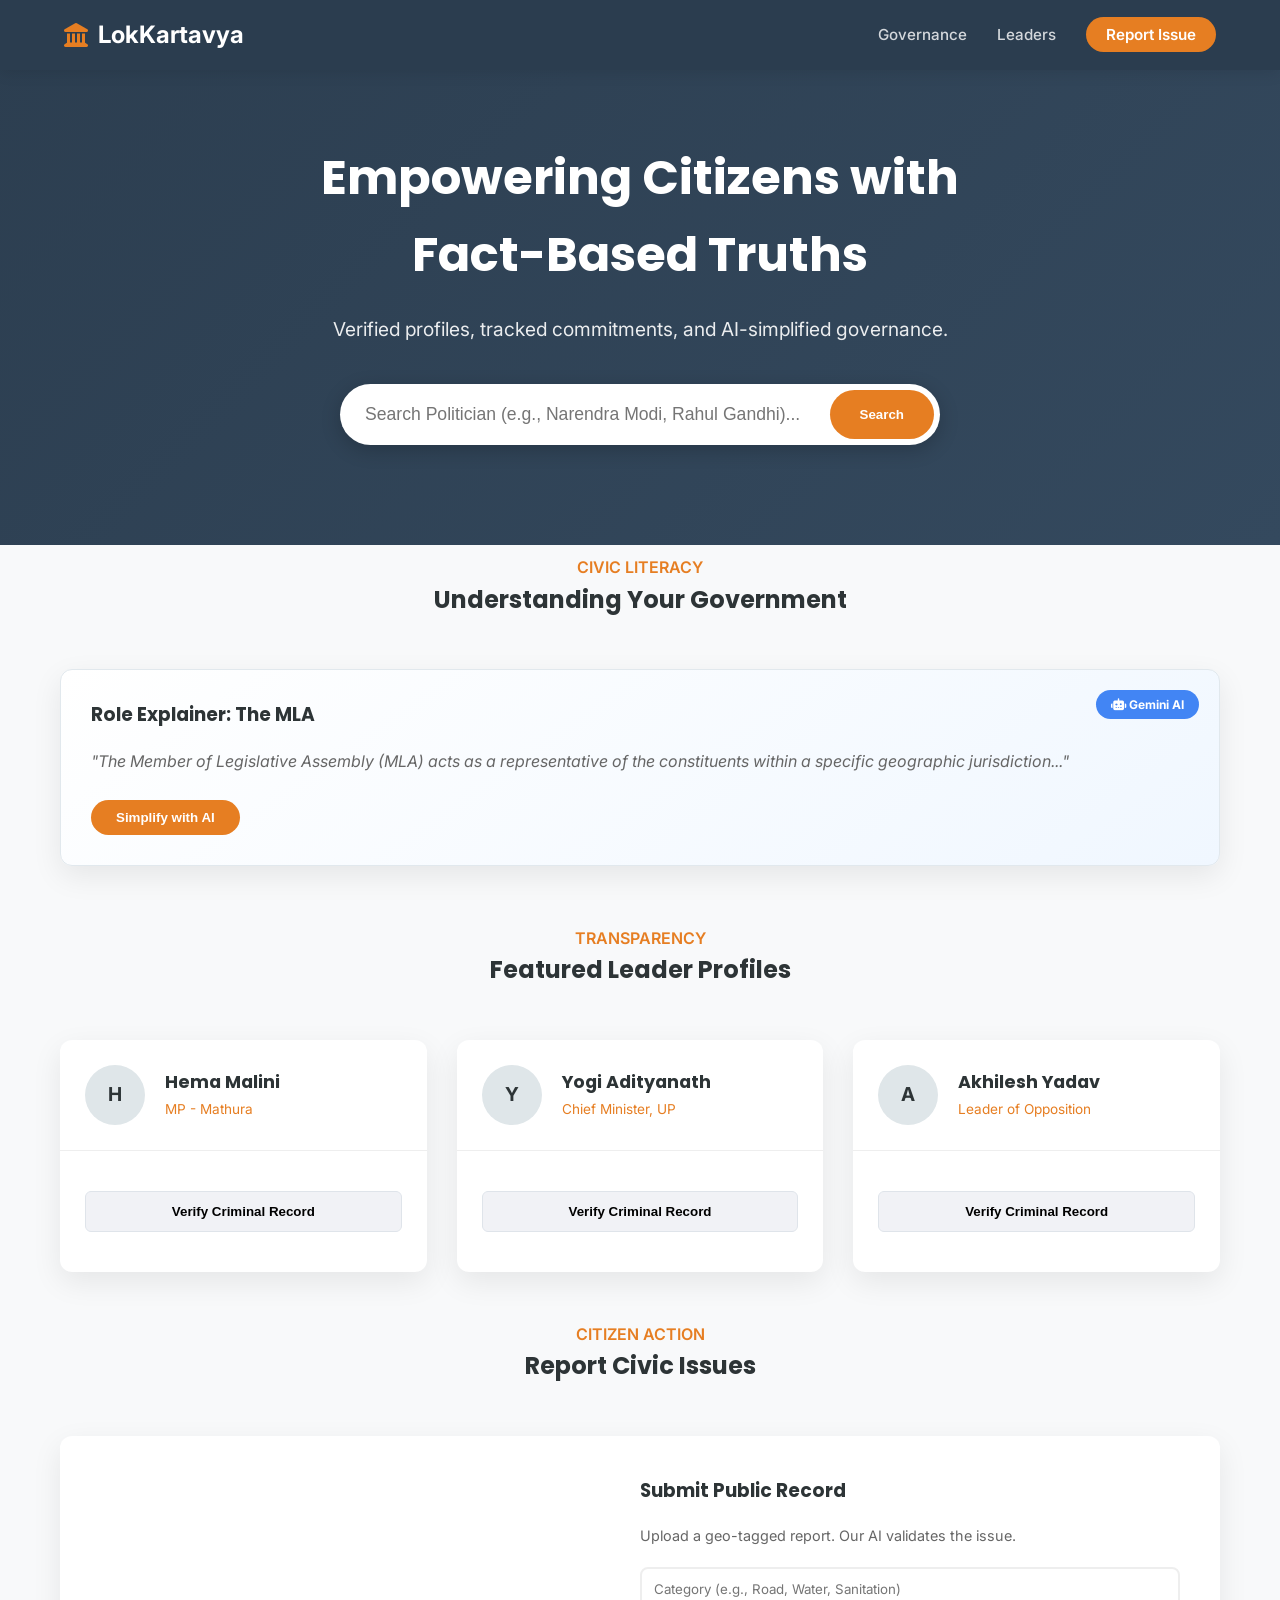
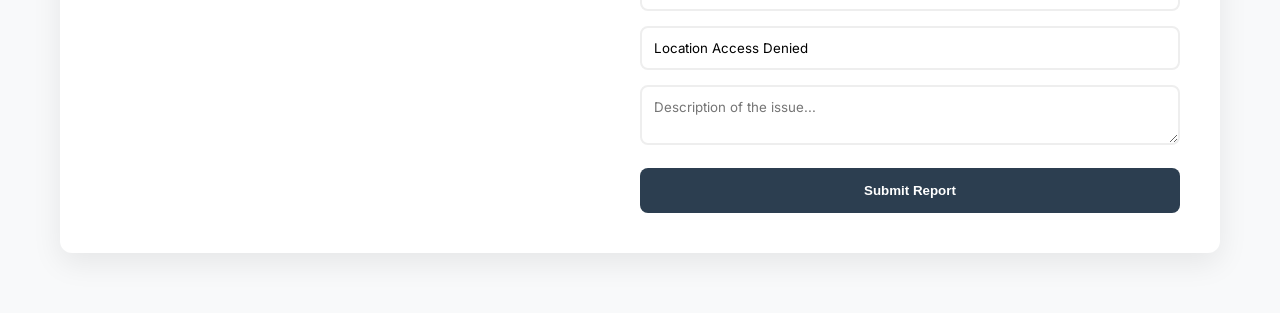
==== site.html @ b242528e "Add files via upload" ====
<!DOCTYPE html>
<html lang="en">
<head>
    <meta charset="UTF-8">
    <meta name="viewport" content="width=device-width, initial-scale=1.0">
    <title>LokKartavya | Civic Transparency Platform</title>
    <link href="https://fonts.googleapis.com/css2?family=Inter:wght@300;400;600&family=Poppins:wght@500;700&display=swap" rel="stylesheet">
    <link rel="stylesheet" href="https://cdnjs.cloudflare.com/ajax/libs/font-awesome/6.4.0/css/all.min.css">
    
    <style>
        /* --- GLOBAL VARIABLES & RESET --- */
        :root {
            --primary: #e67e22; /* Saffron/Orange */
            --primary-dark: #d35400;
            --secondary: #2c3e50; /* Deep Blue */
            --accent: #3498db; /* Tech Blue */
            --bg-body: #f8f9fa;
            --surface: #ffffff;
            --radius: 12px;
            --shadow: 0 10px 30px rgba(0,0,0,0.08);
        }

        * { box-sizing: border-box; scroll-behavior: smooth; }

        body {
            margin: 0; font-family: 'Inter', sans-serif;
            background-color: var(--bg-body); color: #2d3436; line-height: 1.6;
        }

        h1, h2, h3 { font-family: 'Poppins', sans-serif; margin-top: 0; }

        /* --- NAVIGATION --- */
        nav {
            position: fixed; top: 0; width: 100%;
            background: rgba(44, 62, 80, 0.95); backdrop-filter: blur(10px);
            padding: 1rem 5%; display: flex; justify-content: space-between; align-items: center;
            z-index: 1000; box-shadow: 0 2px 15px rgba(0,0,0,0.1);
        }
        .logo { color: white; font-size: 1.5rem; font-weight: 700; display: flex; align-items: center; gap: 10px; }
        .logo i { color: var(--primary); }
        nav ul { list-style: none; display: flex; gap: 30px; margin: 0; padding: 0; }
        nav a { color: rgba(255,255,255,0.8); text-decoration: none; font-weight: 500; font-size: 0.95rem; }
        .nav-btn { background: var(--primary); padding: 8px 20px; border-radius: 50px; color: white !important; font-weight: 600; }

        /* --- HERO SECTION --- */
        .hero {
            padding: 140px 5% 100px;
            background: linear-gradient(135deg, var(--secondary) 0%, #34495e 100%);
            color: white; text-align: center; position: relative; overflow: hidden;
        }
        .hero h1 { font-size: 3rem; margin-bottom: 20px; }
        .hero p { font-size: 1.2rem; opacity: 0.9; max-width: 700px; margin: 0 auto 40px; }

        .search-wrapper { max-width: 600px; margin: 0 auto; position: relative; }
        .search-box {
            width: 100%; padding: 20px 25px; padding-right: 140px;
            border-radius: 50px; border: none; font-size: 1.1rem;
            box-shadow: 0 5px 20px rgba(0,0,0,0.2); outline: none;
        }
        .search-btn-main {
            position: absolute; right: 6px; top: 6px; bottom: 6px;
            background: var(--primary); color: white; border: none;
            padding: 0 30px; border-radius: 50px; font-weight: 600; cursor: pointer;
        }

        /* --- RESULTS CARD --- */
        .result-container { max-width: 900px; margin: -50px auto 60px; position: relative; z-index: 10; padding: 0 20px;}
        .profile-card {
            background: white; border-radius: var(--radius);
            box-shadow: 0 15px 40px rgba(0,0,0,0.15); display: flex; overflow: hidden;
            animation: slideUp 0.5s ease;
        }
        .profile-image-section { width: 35%; background: #f1f2f6; position: relative; }
        .profile-img { width: 100%; height: 100%; object-fit: cover; min-height: 300px; }
        .profile-data-section { width: 65%; padding: 30px; }
        
        .data-badges { display: flex; gap: 15px; margin: 25px 0; }
        .d-badge { 
            flex: 1; padding: 15px; border-radius: 8px; text-align: center;
            background: #f8f9fa; border: 1px solid #eee;
        }
        .d-badge span { display: block; font-size: 0.8rem; text-transform: uppercase; color: #888; font-weight: 700; }
        .d-badge strong { font-size: 1.4rem; color: var(--secondary); }
        .badge-danger strong { color: #e74c3c; }

        /* --- GRID & SECTIONS --- */
        .container { max-width: 1200px; margin: 0 auto; padding: 0 20px 60px; }
        .section-header { text-align: center; margin: 50px 0; }
        .grid-layout { display: grid; grid-template-columns: repeat(auto-fit, minmax(350px, 1fr)); gap: 30px; }
        
        .leader-card { background: white; border-radius: var(--radius); box-shadow: var(--shadow); overflow: hidden; }
        .card-header { padding: 25px; display: flex; gap: 20px; align-items: center; border-bottom: 1px solid #eee; }
        .avatar { width: 60px; height: 60px; background: #dfe6e9; border-radius: 50%; display: flex; align-items: center; justify-content: center; font-weight: bold; font-size: 1.2rem; }
        .card-body { padding: 25px; }
        
        .btn-verify {
            width: 100%; background: #f1f2f6; border: 1px solid #dfe4ea;
            padding: 12px; border-radius: 6px; cursor: pointer; font-weight: 600;
            margin: 15px 0; transition: 0.3s;
        }
        .btn-verify:hover { background: #dfe6e9; }
        
        .myneta-box { background: #fffcf5; border-left: 4px solid #e67e22; padding: 10px; font-size: 0.9rem; margin-bottom: 15px; display: none; }

        /* --- AI CARD --- */
        .ai-card {
            background: linear-gradient(145deg, #ffffff, #f0f7ff);
            border: 1px solid #e1e8ed; border-radius: var(--radius); padding: 30px;
            box-shadow: var(--shadow); position: relative; margin-bottom: 60px;
        }
        .ai-btn {
            background: var(--primary); color: white; border: none; padding: 10px 25px;
            border-radius: 50px; cursor: pointer; font-weight: 600; margin-top: 10px;
        }

        /* --- REPORT SECTION --- */
        .report-section { display: flex; background: white; border-radius: var(--radius); box-shadow: var(--shadow); overflow: hidden; }
        .report-visual { flex: 1; background: url('https://images.unsplash.com/photo-1596524430615-b46476dd96aa?auto=format&fit=crop&q=80') center/cover; min-height: 400px; }
        .report-form { flex: 1; padding: 40px; }
        .form-control { width: 100%; padding: 12px; border: 2px solid #eee; border-radius: 8px; margin-bottom: 15px; font-family: inherit; }
        .btn-submit { width: 100%; background: var(--secondary); color: white; padding: 15px; border: none; border-radius: 8px; font-weight: 600; cursor: pointer; }

        @keyframes slideUp { from { opacity: 0; transform: translateY(20px); } to { opacity: 1; transform: translateY(0); } }
        
        /* Mobile */
        @media (max-width: 768px) {
            .profile-card, .report-section { flex-direction: column; }
            .profile-image-section, .report-visual { width: 100%; height: 250px; }
            .profile-data-section, .report-form { width: 100%; }
        }
    </style>
</head>
<body>

    <nav>
        <div class="logo"><i class="fas fa-landmark"></i> LokKartavya</div>
        <ul>
            <li><a href="#governance">Governance</a></li>
            <li><a href="#leaders">Leaders</a></li>
            <li><a href="#report" class="nav-btn">Report Issue</a></li>
        </ul>
    </nav>

    <section class="hero">
        <h1>Empowering Citizens with<br>Fact-Based Truths</h1>
        <p>Verified profiles, tracked commitments, and AI-simplified governance.</p>
        
        <div class="search-wrapper">
            <input type="text" id="mainSearch" class="search-box" placeholder="Search Politician (e.g., Narendra Modi, Rahul Gandhi)..." onkeypress="handleEnter(event)">
            <button class="search-btn-main" onclick="searchLeader()">Search</button>
        </div>
        <div id="loading-text" style="display:none; margin-top:15px; color:rgba(255,255,255,0.8);">
            <i class="fas fa-spinner fa-spin"></i> Analyzing Wikipedia & MyNeta Public Records...
        </div>
    </section>

    <div id="searchResultArea" class="result-container"></div>

    <div class="container">

        <div class="section-header" id="governance">
            <span style="color:var(--primary); font-weight:600; text-transform:uppercase;">Civic Literacy</span>
            <h2>Understanding Your Government</h2>
        </div>
        <div class="ai-card">
            <div style="position:absolute; top:20px; right:20px; background:#4285F4; color:white; padding:5px 15px; border-radius:20px; font-size:0.75rem; font-weight:700;">
                <i class="fas fa-robot"></i> Gemini AI
            </div>
            <h3>Role Explainer: The MLA</h3>
            <p style="color: #666; margin-bottom: 15px; font-style:italic;">
                "The Member of Legislative Assembly (MLA) acts as a representative of the constituents within a specific geographic jurisdiction..."
            </p>
            <button class="ai-btn" id="aiBtn" onclick="simplifyText()">Simplify with AI</button>
            <div id="ai-output" style="display:none; margin-top:20px; padding:20px; background:white; border-left:4px solid #27ae60; border-radius:4px;"></div>
        </div>

        <div class="section-header" id="leaders">
            <span style="color:var(--primary); font-weight:600; text-transform:uppercase;">Transparency</span>
            <h2>Featured Leader Profiles</h2>
        </div>
        <div class="grid-layout" id="leader-grid">
            </div>

        <div class="section-header" id="report">
            <span style="color:var(--primary); font-weight:600; text-transform:uppercase;">Citizen Action</span>
            <h2>Report Civic Issues</h2>
        </div>
        <div class="report-section">
            <div class="report-visual"></div>
            <div class="report-form">
                <h3>Submit Public Record</h3>
                <p style="color:#666; font-size:0.9rem; margin-bottom:20px;">Upload a geo-tagged report. Our AI validates the issue.</p>
                
                <input type="text" id="report-category" class="form-control" placeholder="Category (e.g., Road, Water, Sanitation)">
                <input type="text" id="report-loc" class="form-control" placeholder="Fetching Location..." readonly>
                <textarea id="report-desc" class="form-control" placeholder="Description of the issue..."></textarea>
                
                <button class="btn-submit" onclick="submitReport()">Submit Report</button>
            </div>
        </div>

    </div>

    <script>
        const API_BASE = "http://127.0.0.1:5000/api";

        // --- 1. SEARCH LEADER ---
        async function searchLeader() {
            const query = document.getElementById('mainSearch').value;
            const resultArea = document.getElementById('searchResultArea');
            const loading = document.getElementById('loading-text');

            if(!query) return alert("Please enter a name");

            loading.style.display = 'block';
            resultArea.innerHTML = ''; 

            try {
                const response = await fetch(`${API_BASE}/search-leader?name=${encodeURIComponent(query)}`);
                const data = await response.json();
                loading.style.display = 'none';

                if(data.error) {
                    resultArea.innerHTML = `<div style="background:white; padding:20px; border-radius:12px; text-align:center; color:red;">Leader not found. Try 'Narendra Modi'</div>`;
                } else {
                    resultArea.innerHTML = `
                        <div class="profile-card">
                            <div class="profile-image-section">
                                <img src="${data.image}" class="profile-img">
                            </div>
                            <div class="profile-data-section">
                                <h2 style="margin:0; font-size:2rem; color:var(--secondary);">${data.name}</h2>
                                <p style="color:#636e72; margin-top:10px; max-height:100px; overflow-y:auto;">${data.bio}</p>
                                
                                <div class="data-badges">
                                    <div class="d-badge badge-danger">
                                        <span>Criminal Cases</span>
                                        <strong>${data.criminal_cases}</strong>
                                    </div>
                                    <div class="d-badge">
                                        <span>Total Assets</span>
                                        <strong>${data.assets}</strong>
                                    </div>
                                </div>
                                <a href="${data.source_url}" target="_blank" style="color:var(--primary); font-weight:600; text-decoration:none;">
                                    View Source Affidavit &rarr;
                                </a>
                            </div>
                        </div>
                    `;
                }
            } catch(e) {
                loading.style.display = 'none';
                alert("Ensure Python server.py is running!");
            }
        }

        function handleEnter(e) { if(e.key === 'Enter') searchLeader(); }

        // --- 2. GRID VERIFICATION ---
        async function verifyGrid(name, boxId) {
            const box = document.getElementById(boxId);
            box.style.display = 'block';
            box.innerHTML = '<i class="fas fa-spinner fa-spin"></i> Fetching records...';
            
            try {
                const response = await fetch(`${API_BASE}/search-leader?name=${encodeURIComponent(name)}`);
                const data = await response.json();
                
                box.innerHTML = `
                    <div><strong>Cases:</strong> ${data.criminal_cases}</div>
                    <div><strong>Assets:</strong> ${data.assets}</div>
                    <a href="${data.source_url}" target="_blank" style="font-size:0.8rem; color:blue;">Source</a>
                `;
            } catch(e) { box.innerHTML = "Error connecting to server."; }
        }

        // --- 3. POPULATE GRID ---
        const leaders = [
            { name: "Hema Malini", role: "MP - Mathura", term: "2024-2029" },
            { name: "Yogi Adityanath", role: "Chief Minister, UP", term: "2022-2027" },
            { name: "Akhilesh Yadav", role: "Leader of Opposition", term: "2022-2027" }
        ];

        function renderGrid() {
            const container = document.getElementById('leader-grid');
            leaders.forEach((l, index) => {
                const uniqueId = `box-${index}`;
                container.innerHTML += `
                    <div class="leader-card">
                        <div class="card-header">
                            <div class="avatar">${l.name.charAt(0)}</div>
                            <div>
                                <h3 style="margin:0; font-size:1.1rem;">${l.name}</h3>
                                <span style="font-size:0.85rem; color:var(--primary);">${l.role}</span>
                            </div>
                        </div>
                        <div class="card-body">
                            <button class="btn-verify" onclick="verifyGrid('${l.name}', '${uniqueId}')">
                                Verify Criminal Record
                            </button>
                            <div id="${uniqueId}" class="myneta-box"></div>
                        </div>
                    </div>
                `;
            });
        }

        // --- 4. AI SIMPLIFY ---
        async function simplifyText() {
            const btn = document.getElementById('aiBtn');
            const out = document.getElementById('ai-output');
            
            btn.innerHTML = '<i class="fas fa-spinner fa-spin"></i> Simplifying...';
            
            try {
                const response = await fetch(`${API_BASE}/simplify`, { method: 'POST' });
                const data = await response.json();
                
                out.style.display = 'block';
                out.innerHTML = `<strong>Gemini AI Output:</strong> ${data.simplified}`;
                btn.innerHTML = 'Simplify with AI';
            } catch(e) {
                alert("Server Error");
                btn.innerHTML = 'Simplify with AI';
            }
        }

        // --- 5. REPORT ISSUE (Geolocation) ---
        function initGeo() {
            if (navigator.geolocation) {
                navigator.geolocation.getCurrentPosition(
                    (pos) => {
                        document.getElementById('report-loc').value = 
                            `Lat: ${pos.coords.latitude.toFixed(4)}, Long: ${pos.coords.longitude.toFixed(4)}`;
                    },
                    () => { document.getElementById('report-loc').value = "Location Access Denied"; }
                );
            } else {
                document.getElementById('report-loc').value = "Geolocation not supported";
            }
        }

        async function submitReport() {
            const cat = document.getElementById('report-category').value;
            const loc = document.getElementById('report-loc').value;
            const desc = document.getElementById('report-desc').value;

            if(!cat || !desc) return alert("Please fill all fields");

            const response = await fetch(`${API_BASE}/report-issue`, {
                method: 'POST',
                headers: { 'Content-Type': 'application/json' },
                body: JSON.stringify({ category: cat, location: loc, description: desc })
            });
            
            const data = await response.json();
            alert(`✅ Report Submitted! ID: ${data.report_id}. Our AI is verifying it.`);
            document.getElementById('report-desc').value = "";
        }

        // Init
        window.onload = () => { renderGrid(); initGeo(); };
    </script>
</body>
</html>
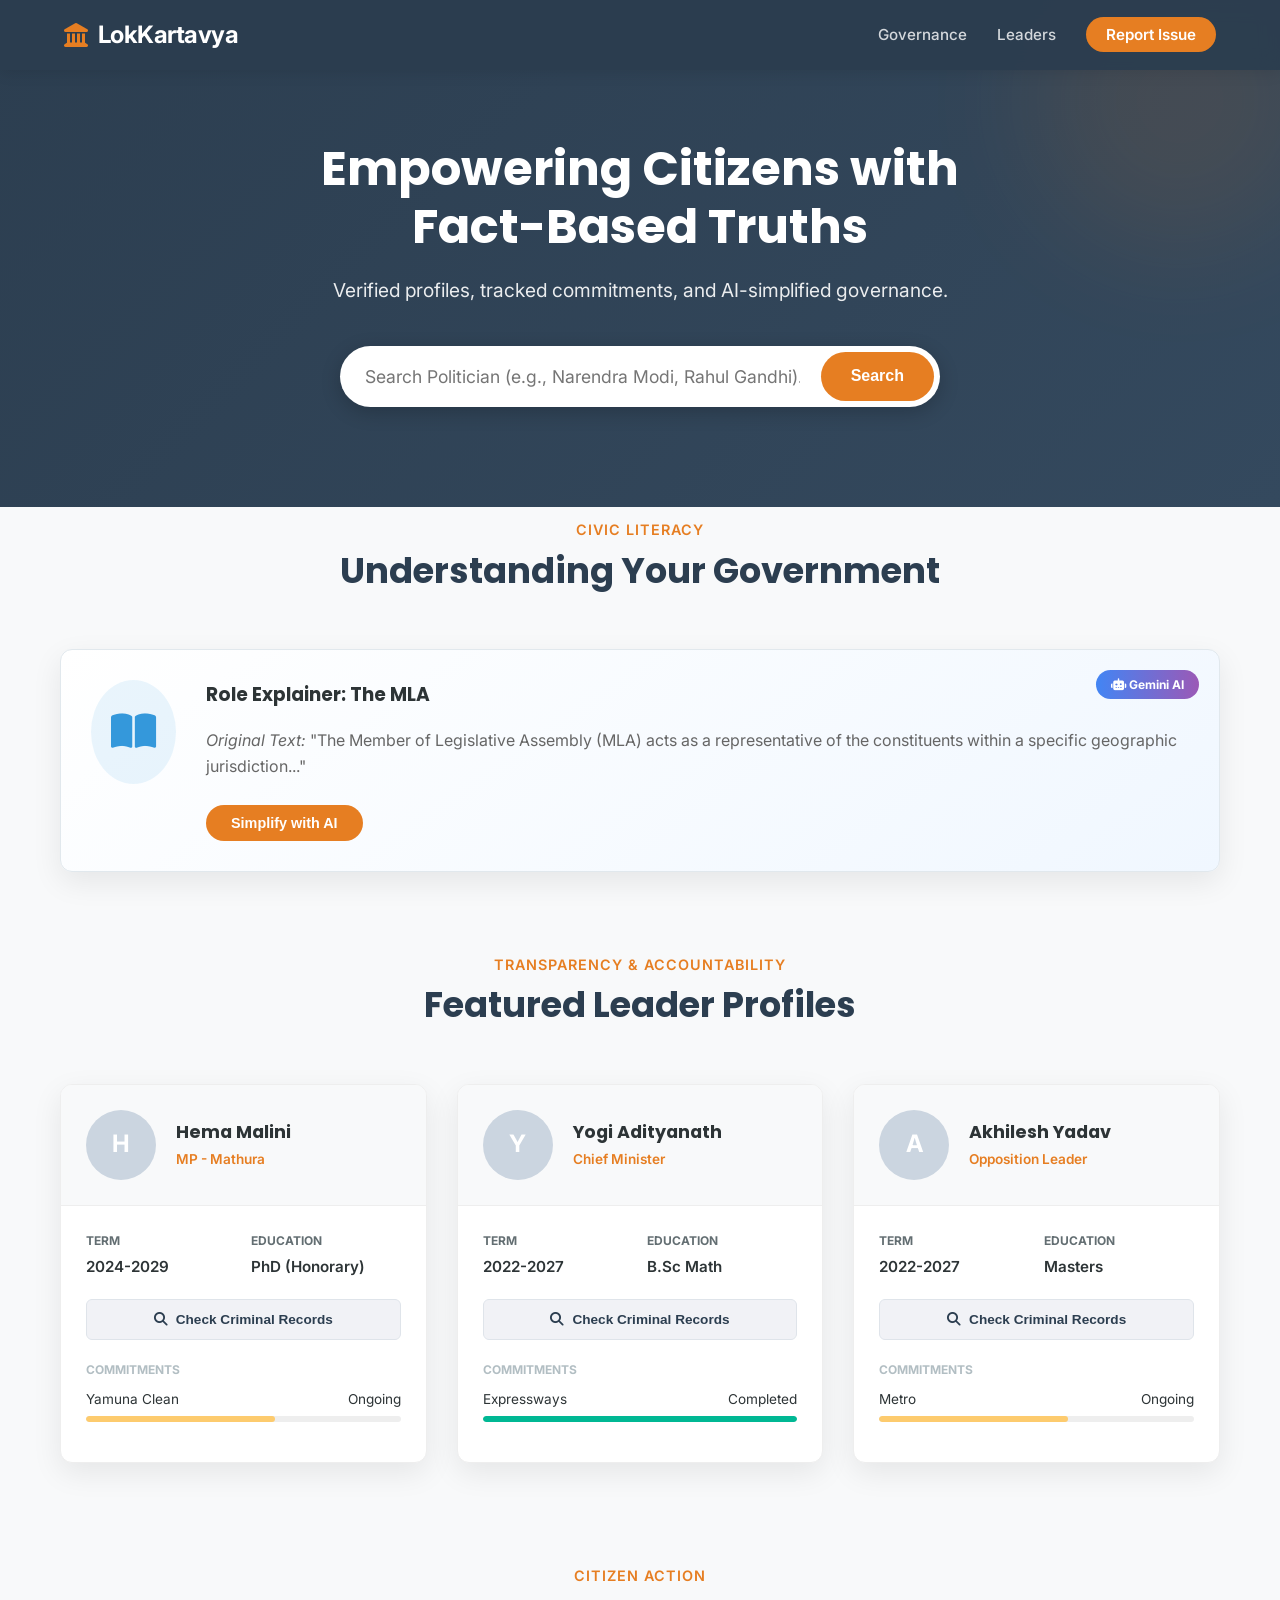
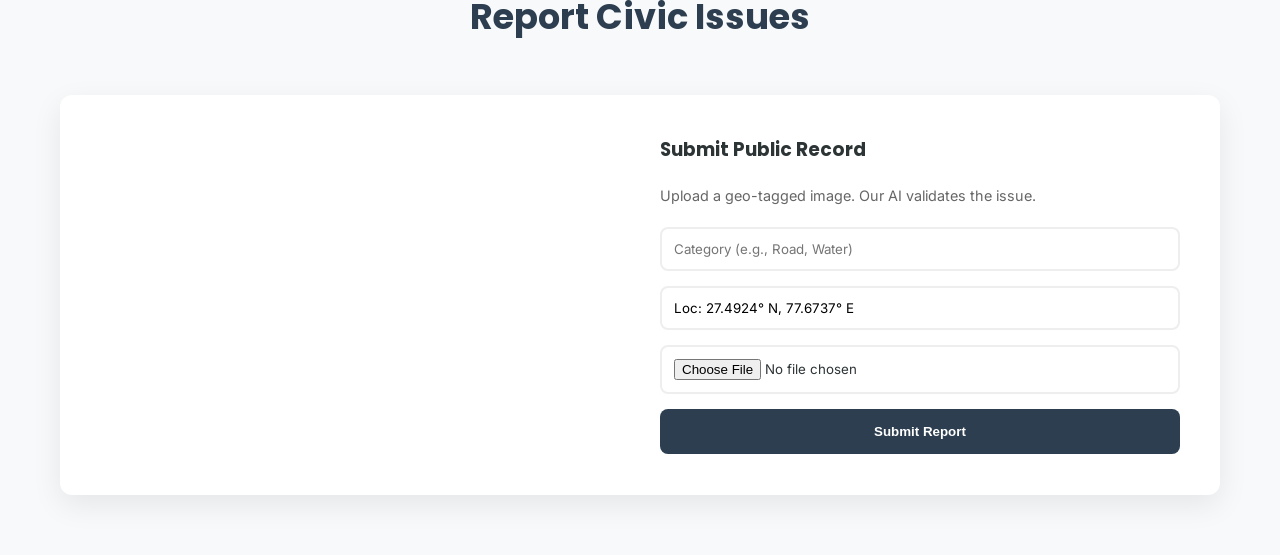
==== commit 9d3fcb0d: "Update site.html" ====
--- a/site.html
+++ b/site.html
@@ -8,7 +8,7 @@
     <link rel="stylesheet" href="https://cdnjs.cloudflare.com/ajax/libs/font-awesome/6.4.0/css/all.min.css">
     
     <style>
-        /* --- GLOBAL VARIABLES & RESET --- */
+        /* --- 1. GLOBAL VARIABLES & RESET --- */
         :root {
             --primary: #e67e22; /* Saffron/Orange */
             --primary-dark: #d35400;
@@ -16,124 +16,276 @@
             --accent: #3498db; /* Tech Blue */
             --bg-body: #f8f9fa;
             --surface: #ffffff;
+            --text-main: #2d3436;
+            --text-muted: #636e72;
+            --success: #00b894;
+            --warning: #fdcb6e;
+            --danger: #ff7675;
+            --shadow: 0 10px 30px rgba(0,0,0,0.08);
             --radius: 12px;
-            --shadow: 0 10px 30px rgba(0,0,0,0.08);
         }
 
         * { box-sizing: border-box; scroll-behavior: smooth; }
 
         body {
-            margin: 0; font-family: 'Inter', sans-serif;
-            background-color: var(--bg-body); color: #2d3436; line-height: 1.6;
+            margin: 0;
+            font-family: 'Inter', sans-serif;
+            background-color: var(--bg-body);
+            color: var(--text-main);
+            line-height: 1.6;
         }
 
         h1, h2, h3 { font-family: 'Poppins', sans-serif; margin-top: 0; }
 
-        /* --- NAVIGATION --- */
+        /* --- 2. NAVIGATION (Glassmorphism) --- */
         nav {
-            position: fixed; top: 0; width: 100%;
-            background: rgba(44, 62, 80, 0.95); backdrop-filter: blur(10px);
-            padding: 1rem 5%; display: flex; justify-content: space-between; align-items: center;
-            z-index: 1000; box-shadow: 0 2px 15px rgba(0,0,0,0.1);
-        }
-        .logo { color: white; font-size: 1.5rem; font-weight: 700; display: flex; align-items: center; gap: 10px; }
+            position: fixed;
+            top: 0;
+            width: 100%;
+            background: rgba(44, 62, 80, 0.95);
+            backdrop-filter: blur(10px);
+            padding: 1rem 5%;
+            display: flex;
+            justify-content: space-between;
+            align-items: center;
+            z-index: 1000;
+            box-shadow: 0 2px 15px rgba(0,0,0,0.1);
+        }
+
+        .logo {
+            color: white;
+            font-size: 1.5rem;
+            font-weight: 700;
+            letter-spacing: -0.5px;
+            display: flex;
+            align-items: center;
+            gap: 10px;
+        }
+        
         .logo i { color: var(--primary); }
-        nav ul { list-style: none; display: flex; gap: 30px; margin: 0; padding: 0; }
-        nav a { color: rgba(255,255,255,0.8); text-decoration: none; font-weight: 500; font-size: 0.95rem; }
-        .nav-btn { background: var(--primary); padding: 8px 20px; border-radius: 50px; color: white !important; font-weight: 600; }
-
-        /* --- HERO SECTION --- */
+
+        nav ul { list-style: none; display: flex; gap: 30px; margin: 0; }
+        nav a {
+            color: rgba(255,255,255,0.8);
+            text-decoration: none;
+            font-weight: 500;
+            transition: color 0.3s;
+            font-size: 0.95rem;
+        }
+        nav a:hover, nav a.active { color: var(--primary); }
+        .nav-btn {
+            background: var(--primary);
+            padding: 8px 20px;
+            border-radius: 50px;
+            color: white !important;
+            font-weight: 600;
+        }
+
+        /* --- 3. HERO SECTION WITH SEARCH --- */
         .hero {
             padding: 140px 5% 100px;
             background: linear-gradient(135deg, var(--secondary) 0%, #34495e 100%);
-            color: white; text-align: center; position: relative; overflow: hidden;
-        }
-        .hero h1 { font-size: 3rem; margin-bottom: 20px; }
+            color: white;
+            text-align: center;
+            position: relative;
+            overflow: hidden;
+        }
+        
+        .hero::before {
+            content: '';
+            position: absolute; top: -50px; right: -50px;
+            width: 300px; height: 300px;
+            background: var(--primary);
+            border-radius: 50%; opacity: 0.1; filter: blur(60px);
+        }
+
+        .hero h1 { font-size: 3rem; margin-bottom: 20px; line-height: 1.2; }
         .hero p { font-size: 1.2rem; opacity: 0.9; max-width: 700px; margin: 0 auto 40px; }
 
-        .search-wrapper { max-width: 600px; margin: 0 auto; position: relative; }
+        /* Search Bar Styles */
+        .search-wrapper {
+            max-width: 600px; margin: 0 auto;
+            position: relative;
+        }
         .search-box {
             width: 100%; padding: 20px 25px; padding-right: 140px;
-            border-radius: 50px; border: none; font-size: 1.1rem;
-            box-shadow: 0 5px 20px rgba(0,0,0,0.2); outline: none;
+            border-radius: 50px; border: none;
+            font-size: 1.1rem; box-shadow: 0 5px 20px rgba(0,0,0,0.2);
+            outline: none; font-family: 'Inter', sans-serif;
         }
         .search-btn-main {
             position: absolute; right: 6px; top: 6px; bottom: 6px;
-            background: var(--primary); color: white; border: none;
-            padding: 0 30px; border-radius: 50px; font-weight: 600; cursor: pointer;
-        }
-
-        /* --- RESULTS CARD --- */
-        .result-container { max-width: 900px; margin: -50px auto 60px; position: relative; z-index: 10; padding: 0 20px;}
+            background: var(--primary); color: white;
+            border: none; padding: 0 30px; border-radius: 50px;
+            font-weight: 600; cursor: pointer; transition: 0.3s;
+            font-size: 1rem;
+        }
+        .search-btn-main:hover { background: var(--primary-dark); }
+        
+        #loading-text { display: none; margin-top: 15px; font-weight: 500; color: rgba(255,255,255,0.8); }
+
+        /* --- 4. NEW: WIKI + MYNETA PROFILE CARD --- */
+        .result-container {
+            max-width: 900px; margin: -50px auto 60px;
+            position: relative; z-index: 10;
+        }
+        
         .profile-card {
             background: white; border-radius: var(--radius);
-            box-shadow: 0 15px 40px rgba(0,0,0,0.15); display: flex; overflow: hidden;
+            box-shadow: 0 15px 40px rgba(0,0,0,0.15);
+            display: flex; overflow: hidden;
+            border: 1px solid #eee;
             animation: slideUp 0.5s ease;
         }
-        .profile-image-section { width: 35%; background: #f1f2f6; position: relative; }
-        .profile-img { width: 100%; height: 100%; object-fit: cover; min-height: 300px; }
+
+        /* Left Side: Photo */
+        .profile-image-section {
+            width: 35%;
+            background: #f1f2f6;
+            display: flex; align-items: center; justify-content: center;
+            overflow: hidden; position: relative;
+        }
+        .profile-img {
+            width: 100%; height: 100%;
+            object-fit: cover;
+            min-height: 300px;
+        }
+
+        /* Right Side: Data */
         .profile-data-section { width: 65%; padding: 30px; }
         
-        .data-badges { display: flex; gap: 15px; margin: 25px 0; }
+        .profile-header h2 { margin: 0; font-size: 2rem; color: var(--secondary); }
+        .profile-bio { 
+            color: #636e72; font-size: 0.95rem; margin: 15px 0 25px; 
+            line-height: 1.6; border-left: 3px solid var(--primary); padding-left: 15px;
+            max-height: 100px; overflow-y: auto; /* Scroll if bio is too long */
+        }
+
+        .data-badges { display: flex; gap: 15px; margin-bottom: 25px; }
         .d-badge { 
             flex: 1; padding: 15px; border-radius: 8px; text-align: center;
             background: #f8f9fa; border: 1px solid #eee;
         }
-        .d-badge span { display: block; font-size: 0.8rem; text-transform: uppercase; color: #888; font-weight: 700; }
+        .d-badge span { display: block; font-size: 0.8rem; text-transform: uppercase; color: #888; font-weight: 700; margin-bottom: 5px; }
         .d-badge strong { font-size: 1.4rem; color: var(--secondary); }
         .badge-danger strong { color: #e74c3c; }
 
-        /* --- GRID & SECTIONS --- */
+        .source-link { 
+            display: inline-block; color: var(--primary); font-weight: 600; 
+            text-decoration: none; margin-top: 10px; border: 1px solid var(--primary);
+            padding: 8px 15px; border-radius: 4px; transition: 0.3s;
+        }
+        .source-link:hover { background: var(--primary); color: white; }
+
+        @keyframes slideUp { from { opacity: 0; transform: translateY(20px); } to { opacity: 1; transform: translateY(0); } }
+
+        /* Mobile Responsive for Card */
+        @media (max-width: 768px) {
+            .profile-card { flex-direction: column; }
+            .profile-image-section { width: 100%; height: 250px; }
+            .profile-data-section { width: 100%; }
+        }
+
+        /* --- 5. CONTAINER & SECTIONS --- */
         .container { max-width: 1200px; margin: 0 auto; padding: 0 20px 60px; }
-        .section-header { text-align: center; margin: 50px 0; }
-        .grid-layout { display: grid; grid-template-columns: repeat(auto-fit, minmax(350px, 1fr)); gap: 30px; }
-        
-        .leader-card { background: white; border-radius: var(--radius); box-shadow: var(--shadow); overflow: hidden; }
-        .card-header { padding: 25px; display: flex; gap: 20px; align-items: center; border-bottom: 1px solid #eee; }
-        .avatar { width: 60px; height: 60px; background: #dfe6e9; border-radius: 50%; display: flex; align-items: center; justify-content: center; font-weight: bold; font-size: 1.2rem; }
-        .card-body { padding: 25px; }
-        
-        .btn-verify {
-            width: 100%; background: #f1f2f6; border: 1px solid #dfe4ea;
-            padding: 12px; border-radius: 6px; cursor: pointer; font-weight: 600;
-            margin: 15px 0; transition: 0.3s;
-        }
-        .btn-verify:hover { background: #dfe6e9; }
-        
-        .myneta-box { background: #fffcf5; border-left: 4px solid #e67e22; padding: 10px; font-size: 0.9rem; margin-bottom: 15px; display: none; }
-
-        /* --- AI CARD --- */
+        .section-header { text-align: center; margin-bottom: 50px; margin-top: 40px; }
+        .section-header h2 { font-size: 2.2rem; color: var(--secondary); margin-bottom: 10px; }
+        .section-header .subtitle { color: var(--primary); font-weight: 600; text-transform: uppercase; letter-spacing: 1px; font-size: 0.9rem; }
+
+        /* --- 6. AI CARD STYLES --- */
         .ai-card {
             background: linear-gradient(145deg, #ffffff, #f0f7ff);
-            border: 1px solid #e1e8ed; border-radius: var(--radius); padding: 30px;
-            box-shadow: var(--shadow); position: relative; margin-bottom: 60px;
-        }
+            border: 1px solid #e1e8ed; border-radius: var(--radius);
+            padding: 30px; margin-bottom: 80px; box-shadow: var(--shadow);
+            position: relative;
+        }
+        .ai-badge {
+            position: absolute; top: 20px; right: 20px;
+            background: linear-gradient(90deg, #4285F4, #9b59b6);
+            color: white; padding: 5px 15px; border-radius: 20px;
+            font-size: 0.75rem; font-weight: 700;
+        }
+        .ai-content { display: flex; gap: 30px; align-items: flex-start; }
+        .ai-icon { font-size: 2.5rem; color: var(--accent); background: rgba(52, 152, 219, 0.1); padding: 20px; border-radius: 50%; }
         .ai-btn {
-            background: var(--primary); color: white; border: none; padding: 10px 25px;
-            border-radius: 50px; cursor: pointer; font-weight: 600; margin-top: 10px;
-        }
-
-        /* --- REPORT SECTION --- */
-        .report-section { display: flex; background: white; border-radius: var(--radius); box-shadow: var(--shadow); overflow: hidden; }
-        .report-visual { flex: 1; background: url('https://images.unsplash.com/photo-1596524430615-b46476dd96aa?auto=format&fit=crop&q=80') center/cover; min-height: 400px; }
+            background: var(--primary); color: white; border: none;
+            padding: 10px 25px; border-radius: 50px; cursor: pointer;
+            font-weight: 600; margin-top: 10px; font-size: 0.9rem;
+        }
+
+        /* --- 7. LEADER GRID STYLES --- */
+        .grid-layout {
+            display: grid; grid-template-columns: repeat(auto-fit, minmax(350px, 1fr));
+            gap: 30px;
+        }
+        .leader-card {
+            background: var(--surface); border-radius: var(--radius);
+            box-shadow: var(--shadow); border: 1px solid #eee; overflow: hidden;
+            transition: transform 0.3s;
+        }
+        .leader-card:hover { transform: translateY(-5px); }
+        
+        .card-header { background: var(--bg-body); padding: 25px; display: flex; align-items: center; gap: 20px; border-bottom: 1px solid #eee; }
+        .avatar { width: 70px; height: 70px; background: #cbd5e0; border-radius: 50%; display: flex; align-items: center; justify-content: center; font-size: 1.5rem; color: #fff; font-weight: bold; }
+        .card-body { padding: 25px; }
+
+        .stat-grid { display: grid; grid-template-columns: 1fr 1fr; gap: 15px; margin-bottom: 20px; }
+        .stat-item h4 { margin: 0 0 5px 0; font-size: 0.75rem; color: var(--text-muted); text-transform: uppercase; }
+        .stat-item p { margin: 0; font-weight: 600; font-size: 0.95rem; }
+
+        /* Verify Button in Grid */
+        .btn-verify {
+            width: 100%; background: #f1f2f6; color: #2c3e50;
+            border: 1px solid #dfe4ea; padding: 12px; border-radius: 6px;
+            cursor: pointer; font-size: 0.85rem; font-weight: 600;
+            transition: all 0.2s; margin-bottom: 20px;
+            display: flex; align-items: center; justify-content: center; gap: 8px;
+        }
+        .btn-verify:hover { background: #dfe6e9; transform: scale(1.02); }
+
+        /* Small Grid Result Box */
+        .myneta-box {
+            background: #fff; border: 1px solid #eee; padding: 15px;
+            border-radius: 8px; margin-bottom: 20px; animation: fadeIn 0.3s ease;
+        }
+        .myneta-box.success { border-left: 4px solid #d35400; background: #fffcf5; }
+        
+        /* Commitment Bars */
+        .commitment-item { margin-bottom: 15px; }
+        .c-header { display: flex; justify-content: space-between; font-size: 0.85rem; margin-bottom: 5px; }
+        .c-bar { height: 6px; background: #eee; border-radius: 3px; overflow: hidden; }
+        .c-fill { height: 100%; border-radius: 3px; }
+        .fill-completed { background: var(--success); width: 100%; }
+        .fill-ongoing { background: var(--warning); width: 60%; }
+        .fill-noupdate { background: var(--danger); width: 20%; }
+
+        /* --- 8. REPORT ISSUE STYLES --- */
+        .report-section {
+            display: flex; gap: 40px; background: white;
+            border-radius: var(--radius); box-shadow: var(--shadow); overflow: hidden;
+        }
+        .report-visual {
+            flex: 1; min-height: 400px;
+            background: url('https://images.unsplash.com/photo-1517089596392-fb9c9033e05b?auto=format&fit=crop&q=80') center/cover;
+        }
         .report-form { flex: 1; padding: 40px; }
-        .form-control { width: 100%; padding: 12px; border: 2px solid #eee; border-radius: 8px; margin-bottom: 15px; font-family: inherit; }
-        .btn-submit { width: 100%; background: var(--secondary); color: white; padding: 15px; border: none; border-radius: 8px; font-weight: 600; cursor: pointer; }
-
-        @keyframes slideUp { from { opacity: 0; transform: translateY(20px); } to { opacity: 1; transform: translateY(0); } }
-        
-        /* Mobile */
-        @media (max-width: 768px) {
-            .profile-card, .report-section { flex-direction: column; }
-            .profile-image-section, .report-visual { width: 100%; height: 250px; }
-            .profile-data-section, .report-form { width: 100%; }
-        }
+        .form-control {
+            width: 100%; padding: 12px; border: 2px solid #eee;
+            border-radius: 8px; margin-bottom: 15px; font-family: 'Inter', sans-serif;
+        }
+        .btn-submit {
+            width: 100%; background: var(--secondary); color: white;
+            padding: 15px; border: none; border-radius: 8px; font-weight: 600; cursor: pointer;
+        }
+
     </style>
 </head>
 <body>
 
     <nav>
-        <div class="logo"><i class="fas fa-landmark"></i> LokKartavya</div>
+        <div class="logo">
+            <i class="fas fa-landmark"></i> LokKartavya
+        </div>
         <ul>
             <li><a href="#governance">Governance</a></li>
             <li><a href="#leaders">Leaders</a></li>
@@ -146,65 +298,63 @@
         <p>Verified profiles, tracked commitments, and AI-simplified governance.</p>
         
         <div class="search-wrapper">
-            <input type="text" id="mainSearch" class="search-box" placeholder="Search Politician (e.g., Narendra Modi, Rahul Gandhi)..." onkeypress="handleEnter(event)">
+            <input type="text" id="mainSearch" class="search-box" placeholder="Search Politician (e.g., Narendra Modi, Rahul Gandhi)...">
             <button class="search-btn-main" onclick="searchLeader()">Search</button>
         </div>
-        <div id="loading-text" style="display:none; margin-top:15px; color:rgba(255,255,255,0.8);">
-            <i class="fas fa-spinner fa-spin"></i> Analyzing Wikipedia & MyNeta Public Records...
-        </div>
+        <div id="loading-text"><i class="fas fa-spinner fa-spin"></i> Analyzing Wikipedia & MyNeta Records...</div>
     </section>
 
-    <div id="searchResultArea" class="result-container"></div>
+    <div id="searchResultArea" class="result-container">
+        </div>
 
     <div class="container">
 
         <div class="section-header" id="governance">
-            <span style="color:var(--primary); font-weight:600; text-transform:uppercase;">Civic Literacy</span>
+            <span class="subtitle">Civic Literacy</span>
             <h2>Understanding Your Government</h2>
         </div>
         <div class="ai-card">
-            <div style="position:absolute; top:20px; right:20px; background:#4285F4; color:white; padding:5px 15px; border-radius:20px; font-size:0.75rem; font-weight:700;">
-                <i class="fas fa-robot"></i> Gemini AI
+            <div class="ai-badge"><i class="fas fa-robot"></i> Gemini AI</div>
+            <div class="ai-content">
+                <div class="ai-icon"><i class="fas fa-book-open"></i></div>
+                <div class="ai-text" style="width: 100%;">
+                    <h3>Role Explainer: The MLA</h3>
+                    <p style="color: #666; margin-bottom: 15px;">
+                        <em>Original Text:</em> "The Member of Legislative Assembly (MLA) acts as a representative of the constituents within a specific geographic jurisdiction..."
+                    </p>
+                    <button class="ai-btn" onclick="simplifyText()">Simplify with AI</button>
+                    <div id="ai-output" style="display:none; margin-top:15px; padding:15px; background:white; border-left:4px solid var(--success);"></div>
+                </div>
             </div>
-            <h3>Role Explainer: The MLA</h3>
-            <p style="color: #666; margin-bottom: 15px; font-style:italic;">
-                "The Member of Legislative Assembly (MLA) acts as a representative of the constituents within a specific geographic jurisdiction..."
-            </p>
-            <button class="ai-btn" id="aiBtn" onclick="simplifyText()">Simplify with AI</button>
-            <div id="ai-output" style="display:none; margin-top:20px; padding:20px; background:white; border-left:4px solid #27ae60; border-radius:4px;"></div>
         </div>
 
         <div class="section-header" id="leaders">
-            <span style="color:var(--primary); font-weight:600; text-transform:uppercase;">Transparency</span>
+            <span class="subtitle">Transparency & Accountability</span>
             <h2>Featured Leader Profiles</h2>
         </div>
         <div class="grid-layout" id="leader-grid">
             </div>
 
-        <div class="section-header" id="report">
-            <span style="color:var(--primary); font-weight:600; text-transform:uppercase;">Citizen Action</span>
+        <div class="section-header" id="report" style="margin-top: 100px;">
+            <span class="subtitle">Citizen Action</span>
             <h2>Report Civic Issues</h2>
         </div>
         <div class="report-section">
             <div class="report-visual"></div>
             <div class="report-form">
                 <h3>Submit Public Record</h3>
-                <p style="color:#666; font-size:0.9rem; margin-bottom:20px;">Upload a geo-tagged report. Our AI validates the issue.</p>
-                
-                <input type="text" id="report-category" class="form-control" placeholder="Category (e.g., Road, Water, Sanitation)">
-                <input type="text" id="report-loc" class="form-control" placeholder="Fetching Location..." readonly>
-                <textarea id="report-desc" class="form-control" placeholder="Description of the issue..."></textarea>
-                
-                <button class="btn-submit" onclick="submitReport()">Submit Report</button>
+                <p style="color:#666; font-size:0.9rem; margin-bottom:20px;">Upload a geo-tagged image. Our AI validates the issue.</p>
+                <input type="text" class="form-control" placeholder="Category (e.g., Road, Water)">
+                <input type="text" class="form-control" value="Loc: 27.4924° N, 77.6737° E" readonly>
+                <input type="file" class="form-control">
+                <button class="btn-submit" onclick="alert('Report Submitted Successfully!')">Submit Report</button>
             </div>
         </div>
 
     </div>
 
     <script>
-        const API_BASE = "http://127.0.0.1:5000/api";
-
-        // --- 1. SEARCH LEADER ---
+        // --- 1. MAIN SEARCH FUNCTION (Hero) ---
         async function searchLeader() {
             const query = document.getElementById('mainSearch').value;
             const resultArea = document.getElementById('searchResultArea');
@@ -216,21 +366,30 @@
             resultArea.innerHTML = ''; 
 
             try {
-                const response = await fetch(`${API_BASE}/search-leader?name=${encodeURIComponent(query)}`);
+                // Connects to your HYBRID server.py
+                const response = await fetch(`http://127.0.0.1:5000/api/search-leader?name=${encodeURIComponent(query)}`);
                 const data = await response.json();
+                
                 loading.style.display = 'none';
 
                 if(data.error) {
-                    resultArea.innerHTML = `<div style="background:white; padding:20px; border-radius:12px; text-align:center; color:red;">Leader not found. Try 'Narendra Modi'</div>`;
+                    resultArea.innerHTML = `<div style="background:white; padding:20px; border-radius:12px; text-align:center; color:red;">${data.error}</div>`;
                 } else {
+                    // Render New Profile Card
                     resultArea.innerHTML = `
                         <div class="profile-card">
                             <div class="profile-image-section">
-                                <img src="${data.image}" class="profile-img">
+                                <img src="${data.image}" class="profile-img" onerror="this.src='https://upload.wikimedia.org/wikipedia/commons/7/7c/Profile_avatar_placeholder_large.png'">
                             </div>
                             <div class="profile-data-section">
-                                <h2 style="margin:0; font-size:2rem; color:var(--secondary);">${data.name}</h2>
-                                <p style="color:#636e72; margin-top:10px; max-height:100px; overflow-y:auto;">${data.bio}</p>
+                                <div class="profile-header">
+                                    <h2>${data.name}</h2>
+                                    <div style="font-size:0.9rem; color:#888; margin-top:5px;">
+                                        <i class="fas fa-check-circle" style="color:#27ae60;"></i> Wikipedia Verified
+                                    </div>
+                                </div>
+                                
+                                <p class="profile-bio">${data.bio}</p>
                                 
                                 <div class="data-badges">
                                     <div class="d-badge badge-danger">
@@ -242,8 +401,9 @@
                                         <strong>${data.assets}</strong>
                                     </div>
                                 </div>
-                                <a href="${data.source_url}" target="_blank" style="color:var(--primary); font-weight:600; text-decoration:none;">
-                                    View Source Affidavit &rarr;
+                                
+                                <a href="${data.source_url}" target="_blank" class="source-link">
+                                    View Full Affidavit on MyNeta.info &rarr;
                                 </a>
                             </div>
                         </div>
@@ -251,55 +411,79 @@
                 }
             } catch(e) {
                 loading.style.display = 'none';
-                alert("Ensure Python server.py is running!");
+                alert("Server Error. Is Python running?");
             }
         }
 
-        function handleEnter(e) { if(e.key === 'Enter') searchLeader(); }
-
-        // --- 2. GRID VERIFICATION ---
+        // --- 2. GRID BUTTON FUNCTION (Simpler View for Grid) ---
         async function verifyGrid(name, boxId) {
             const box = document.getElementById(boxId);
             box.style.display = 'block';
-            box.innerHTML = '<i class="fas fa-spinner fa-spin"></i> Fetching records...';
+            box.innerHTML = '<i class="fas fa-spinner fa-spin"></i> Fetching...';
             
             try {
-                const response = await fetch(`${API_BASE}/search-leader?name=${encodeURIComponent(name)}`);
+                const response = await fetch(`http://127.0.0.1:5000/api/search-leader?name=${encodeURIComponent(name)}`);
                 const data = await response.json();
-                
-                box.innerHTML = `
-                    <div><strong>Cases:</strong> ${data.criminal_cases}</div>
-                    <div><strong>Assets:</strong> ${data.assets}</div>
-                    <a href="${data.source_url}" target="_blank" style="font-size:0.8rem; color:blue;">Source</a>
-                `;
-            } catch(e) { box.innerHTML = "Error connecting to server."; }
-        }
-
-        // --- 3. POPULATE GRID ---
+
+                if(data.error) {
+                    box.innerHTML = `<span style="color:red">Data not found</span>`;
+                } else {
+                    box.className = "myneta-box success";
+                    box.innerHTML = `
+                        <div style="font-size:0.8rem; font-weight:bold; color:#d35400; margin-bottom:5px;">OFFICIAL RECORD</div>
+                        <div style="display:flex; justify-content:space-between; font-size:0.9rem; font-weight:bold;">
+                            <span>Cases: <span style="color:${data.criminal_cases > 0 ? 'red':'green'}">${data.criminal_cases}</span></span>
+                            <span>Assets: ${data.assets}</span>
+                        </div>
+                        <a href="${data.source_url}" target="_blank" style="display:block; margin-top:5px; font-size:0.8rem; text-align:right; color:#3498db;">View Source</a>
+                    `;
+                }
+            } catch(e) {
+                box.innerHTML = "Server Error";
+            }
+        }
+
+        // --- 3. RENDER FEATURED LEADERS ---
         const leaders = [
-            { name: "Hema Malini", role: "MP - Mathura", term: "2024-2029" },
-            { name: "Yogi Adityanath", role: "Chief Minister, UP", term: "2022-2027" },
-            { name: "Akhilesh Yadav", role: "Leader of Opposition", term: "2022-2027" }
+            { name: "Hema Malini", role: "MP - Mathura", term: "2024-2029", edu: "PhD (Honorary)", commitments: [{t:"Yamuna Clean", s:"Ongoing", c:"fill-ongoing"}] },
+            { name: "Yogi Adityanath", role: "Chief Minister", term: "2022-2027", edu: "B.Sc Math", commitments: [{t:"Expressways", s:"Completed", c:"fill-completed"}] },
+            { name: "Akhilesh Yadav", role: "Opposition Leader", term: "2022-2027", edu: "Masters", commitments: [{t:"Metro", s:"Ongoing", c:"fill-ongoing"}] }
         ];
 
         function renderGrid() {
             const container = document.getElementById('leader-grid');
             leaders.forEach((l, index) => {
-                const uniqueId = `box-${index}`;
+                const uniqueId = `verify-box-${index}`;
+                
+                // Commitments HTML
+                let commHtml = l.commitments.map(c => `
+                    <div class="commitment-item">
+                        <div class="c-header"><span>${c.t}</span><span>${c.s}</span></div>
+                        <div class="c-bar"><div class="c-fill ${c.c}"></div></div>
+                    </div>`).join('');
+
                 container.innerHTML += `
                     <div class="leader-card">
                         <div class="card-header">
                             <div class="avatar">${l.name.charAt(0)}</div>
                             <div>
                                 <h3 style="margin:0; font-size:1.1rem;">${l.name}</h3>
-                                <span style="font-size:0.85rem; color:var(--primary);">${l.role}</span>
+                                <span style="font-size:0.85rem; color:var(--primary); font-weight:600;">${l.role}</span>
                             </div>
                         </div>
                         <div class="card-body">
+                            <div class="stat-grid">
+                                <div class="stat-item"><h4>Term</h4><p>${l.term}</p></div>
+                                <div class="stat-item"><h4>Education</h4><p>${l.edu}</p></div>
+                            </div>
+                            
                             <button class="btn-verify" onclick="verifyGrid('${l.name}', '${uniqueId}')">
-                                Verify Criminal Record
+                                <i class="fas fa-search"></i> Check Criminal Records
                             </button>
-                            <div id="${uniqueId}" class="myneta-box"></div>
+                            <div id="${uniqueId}" class="myneta-box" style="display:none;"></div>
+
+                            <div style="font-size:0.75rem; font-weight:700; color:#b2bec3; margin:15px 0 10px;">COMMITMENTS</div>
+                            ${commHtml}
                         </div>
                     </div>
                 `;
@@ -307,60 +491,14 @@
         }
 
         // --- 4. AI SIMPLIFY ---
-        async function simplifyText() {
-            const btn = document.getElementById('aiBtn');
+        function simplifyText() {
             const out = document.getElementById('ai-output');
-            
-            btn.innerHTML = '<i class="fas fa-spinner fa-spin"></i> Simplifying...';
-            
-            try {
-                const response = await fetch(`${API_BASE}/simplify`, { method: 'POST' });
-                const data = await response.json();
-                
-                out.style.display = 'block';
-                out.innerHTML = `<strong>Gemini AI Output:</strong> ${data.simplified}`;
-                btn.innerHTML = 'Simplify with AI';
-            } catch(e) {
-                alert("Server Error");
-                btn.innerHTML = 'Simplify with AI';
-            }
-        }
-
-        // --- 5. REPORT ISSUE (Geolocation) ---
-        function initGeo() {
-            if (navigator.geolocation) {
-                navigator.geolocation.getCurrentPosition(
-                    (pos) => {
-                        document.getElementById('report-loc').value = 
-                            `Lat: ${pos.coords.latitude.toFixed(4)}, Long: ${pos.coords.longitude.toFixed(4)}`;
-                    },
-                    () => { document.getElementById('report-loc').value = "Location Access Denied"; }
-                );
-            } else {
-                document.getElementById('report-loc').value = "Geolocation not supported";
-            }
-        }
-
-        async function submitReport() {
-            const cat = document.getElementById('report-category').value;
-            const loc = document.getElementById('report-loc').value;
-            const desc = document.getElementById('report-desc').value;
-
-            if(!cat || !desc) return alert("Please fill all fields");
-
-            const response = await fetch(`${API_BASE}/report-issue`, {
-                method: 'POST',
-                headers: { 'Content-Type': 'application/json' },
-                body: JSON.stringify({ category: cat, location: loc, description: desc })
-            });
-            
-            const data = await response.json();
-            alert(`✅ Report Submitted! ID: ${data.report_id}. Our AI is verifying it.`);
-            document.getElementById('report-desc').value = "";
+            out.style.display = 'block';
+            out.innerHTML = '<strong>Simplified:</strong> An MLA represents the people of a specific area. Their job is to make laws and approve budgets for development.';
         }
 
         // Init
-        window.onload = () => { renderGrid(); initGeo(); };
+        window.onload = renderGrid;
     </script>
 </body>
-</html>+</html>
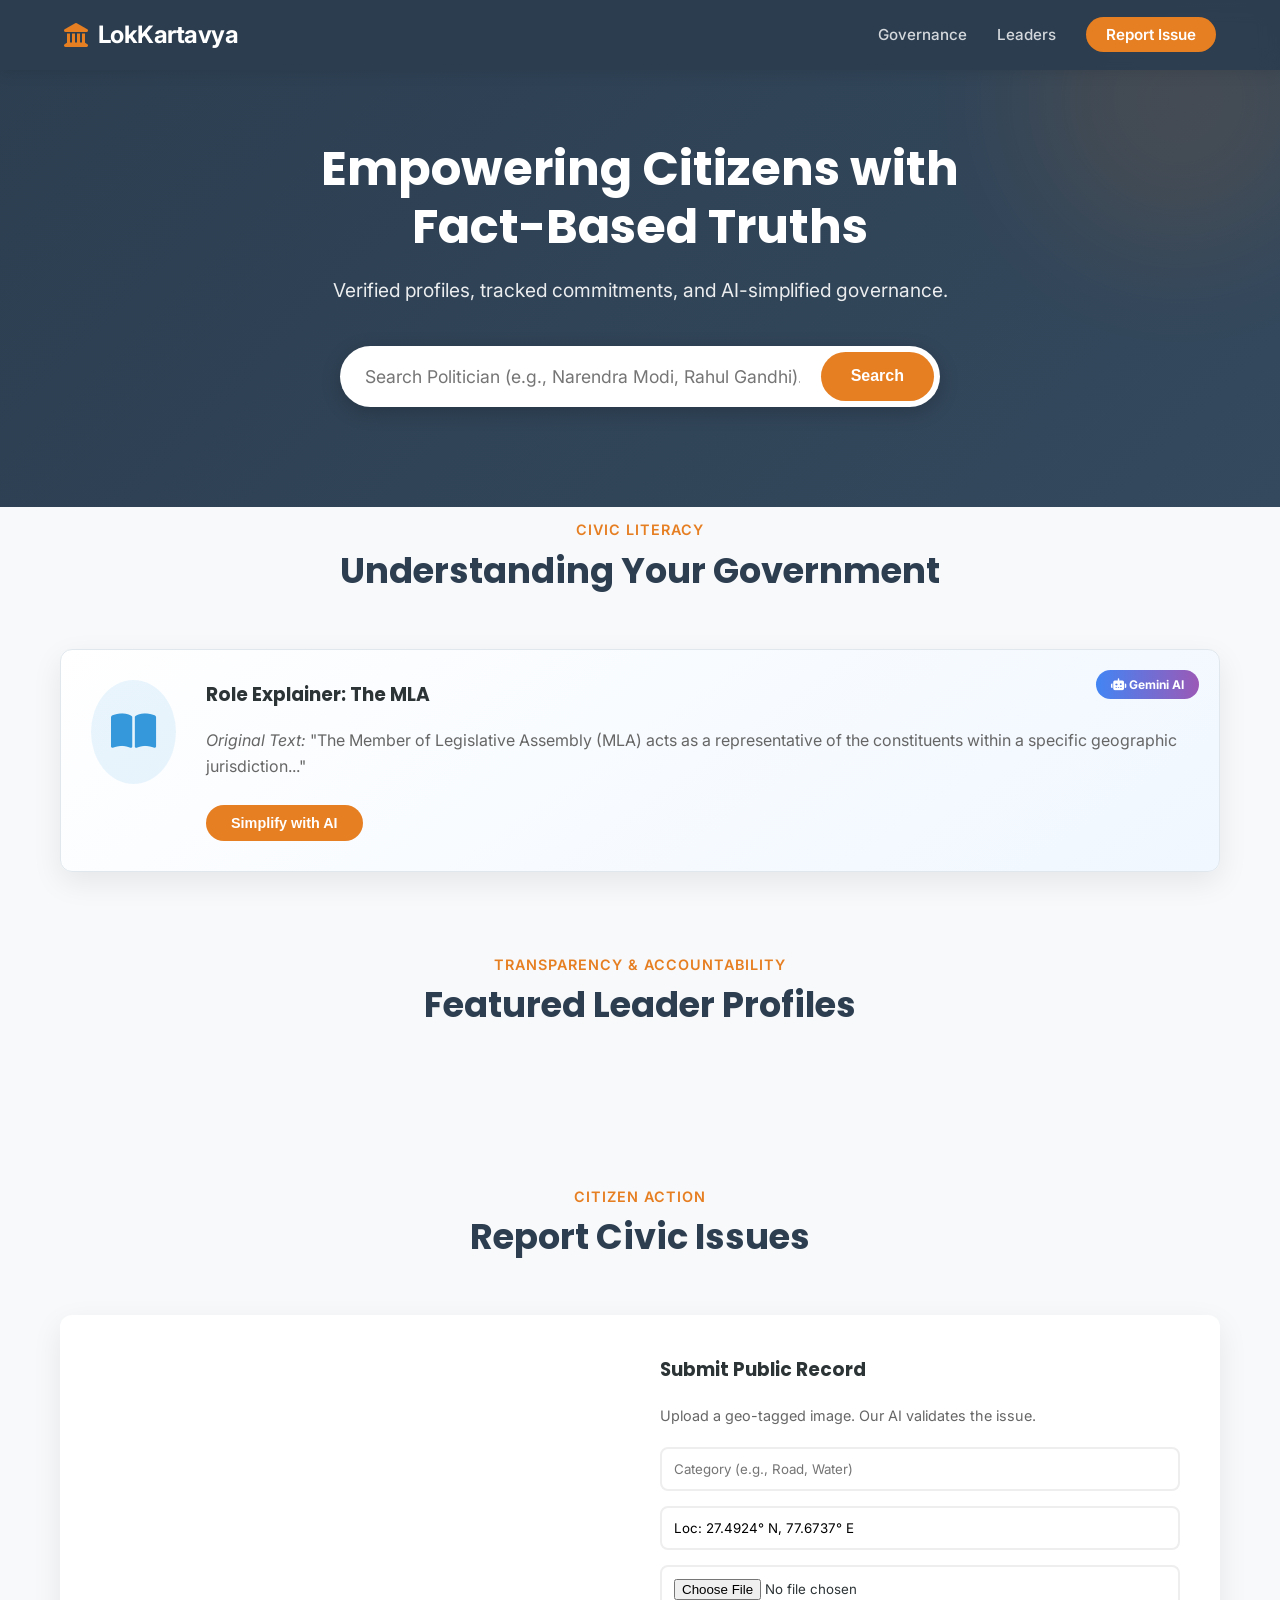
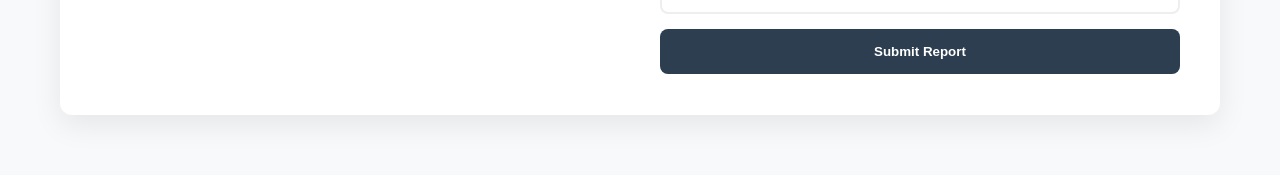
==== commit 54d5869a: "Update site.html" ====
--- a/site.html
+++ b/site.html
@@ -499,6 +499,6 @@
 
         // Init
         window.onload = renderGrid;
-    </script>
+    
 </body>
 </html>
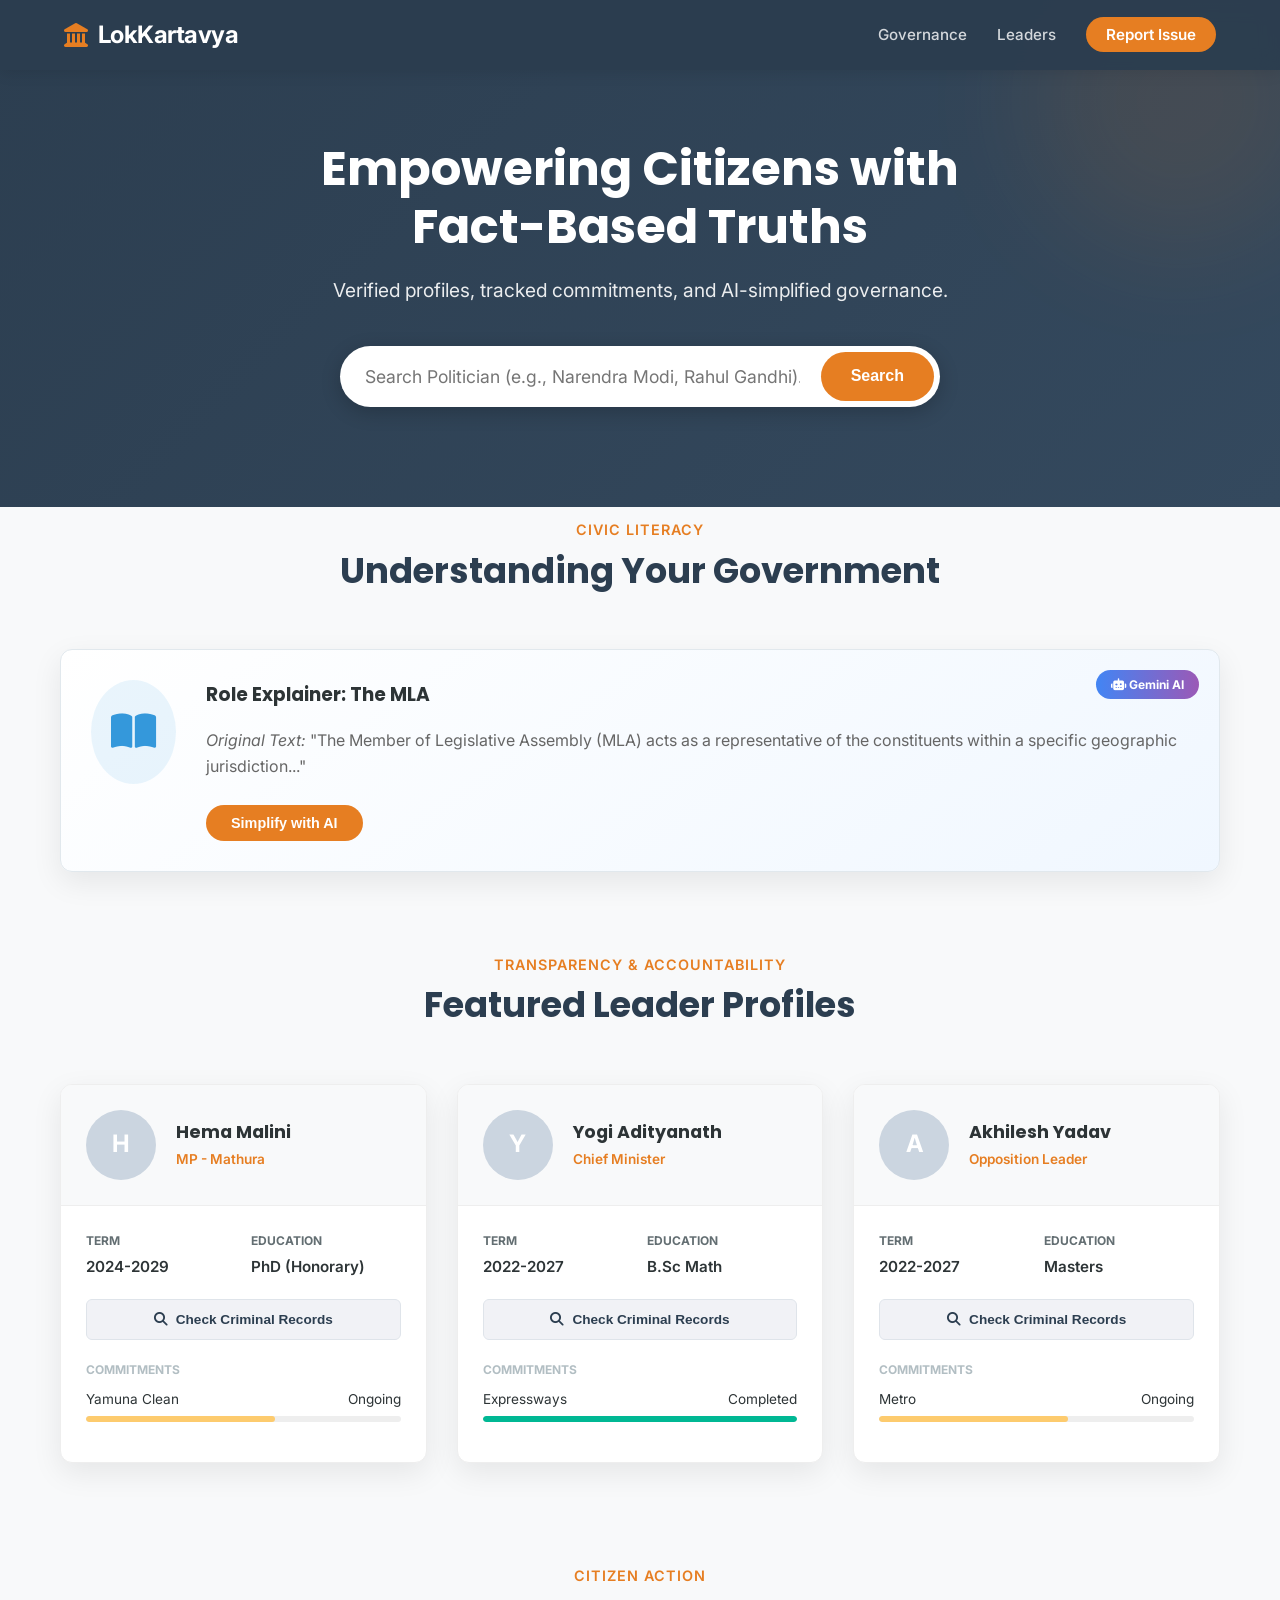
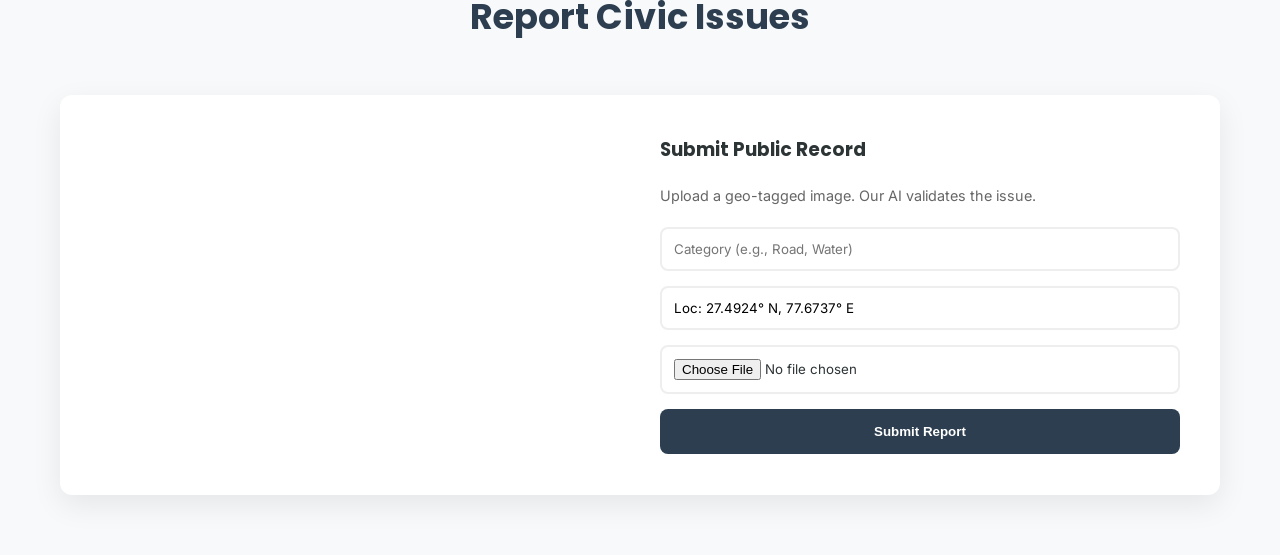
==== commit 1e670141: "Update print statement from 'Hello' to 'Goodbye'" ====
--- a/site.html
+++ b/site.html
@@ -497,8 +497,7 @@
             out.innerHTML = '<strong>Simplified:</strong> An MLA represents the people of a specific area. Their job is to make laws and approve budgets for development.';
         }
 
-        // Init
         window.onload = renderGrid;
-    
+    </script>
 </body>
 </html>
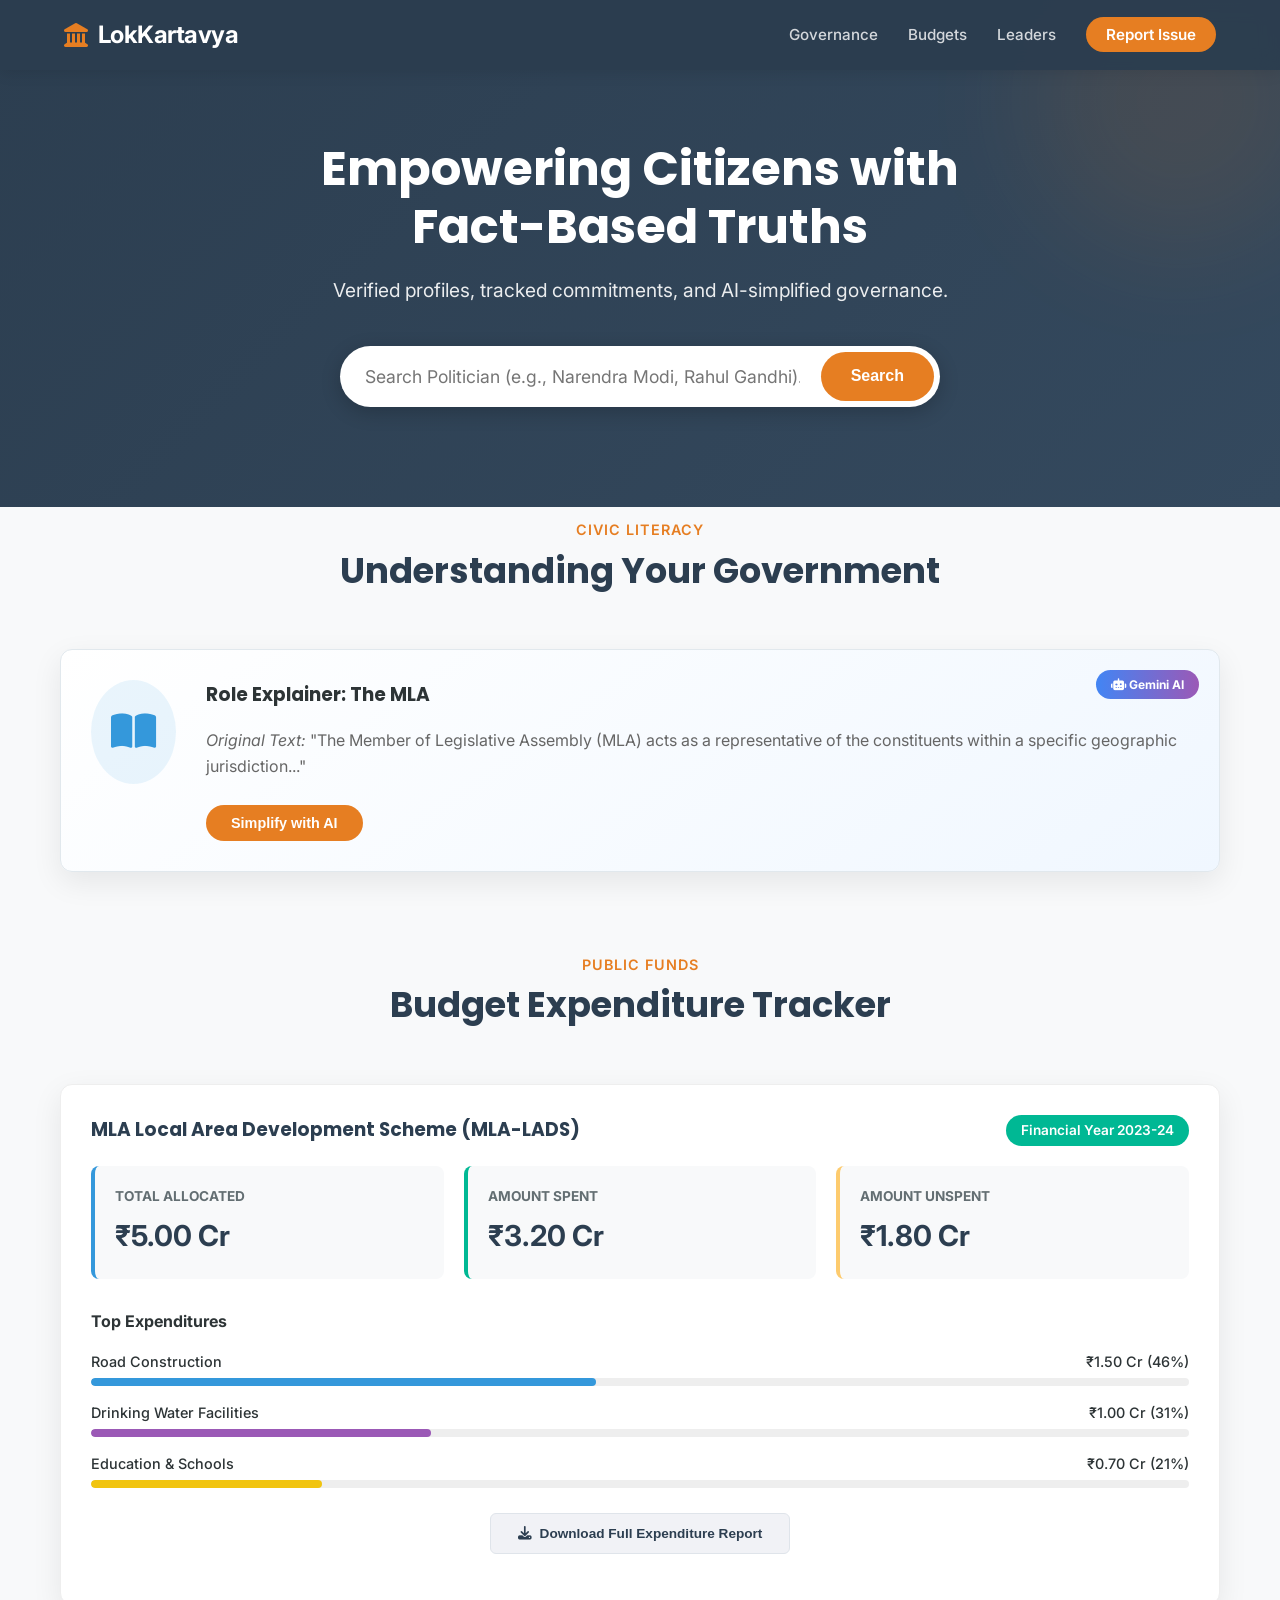
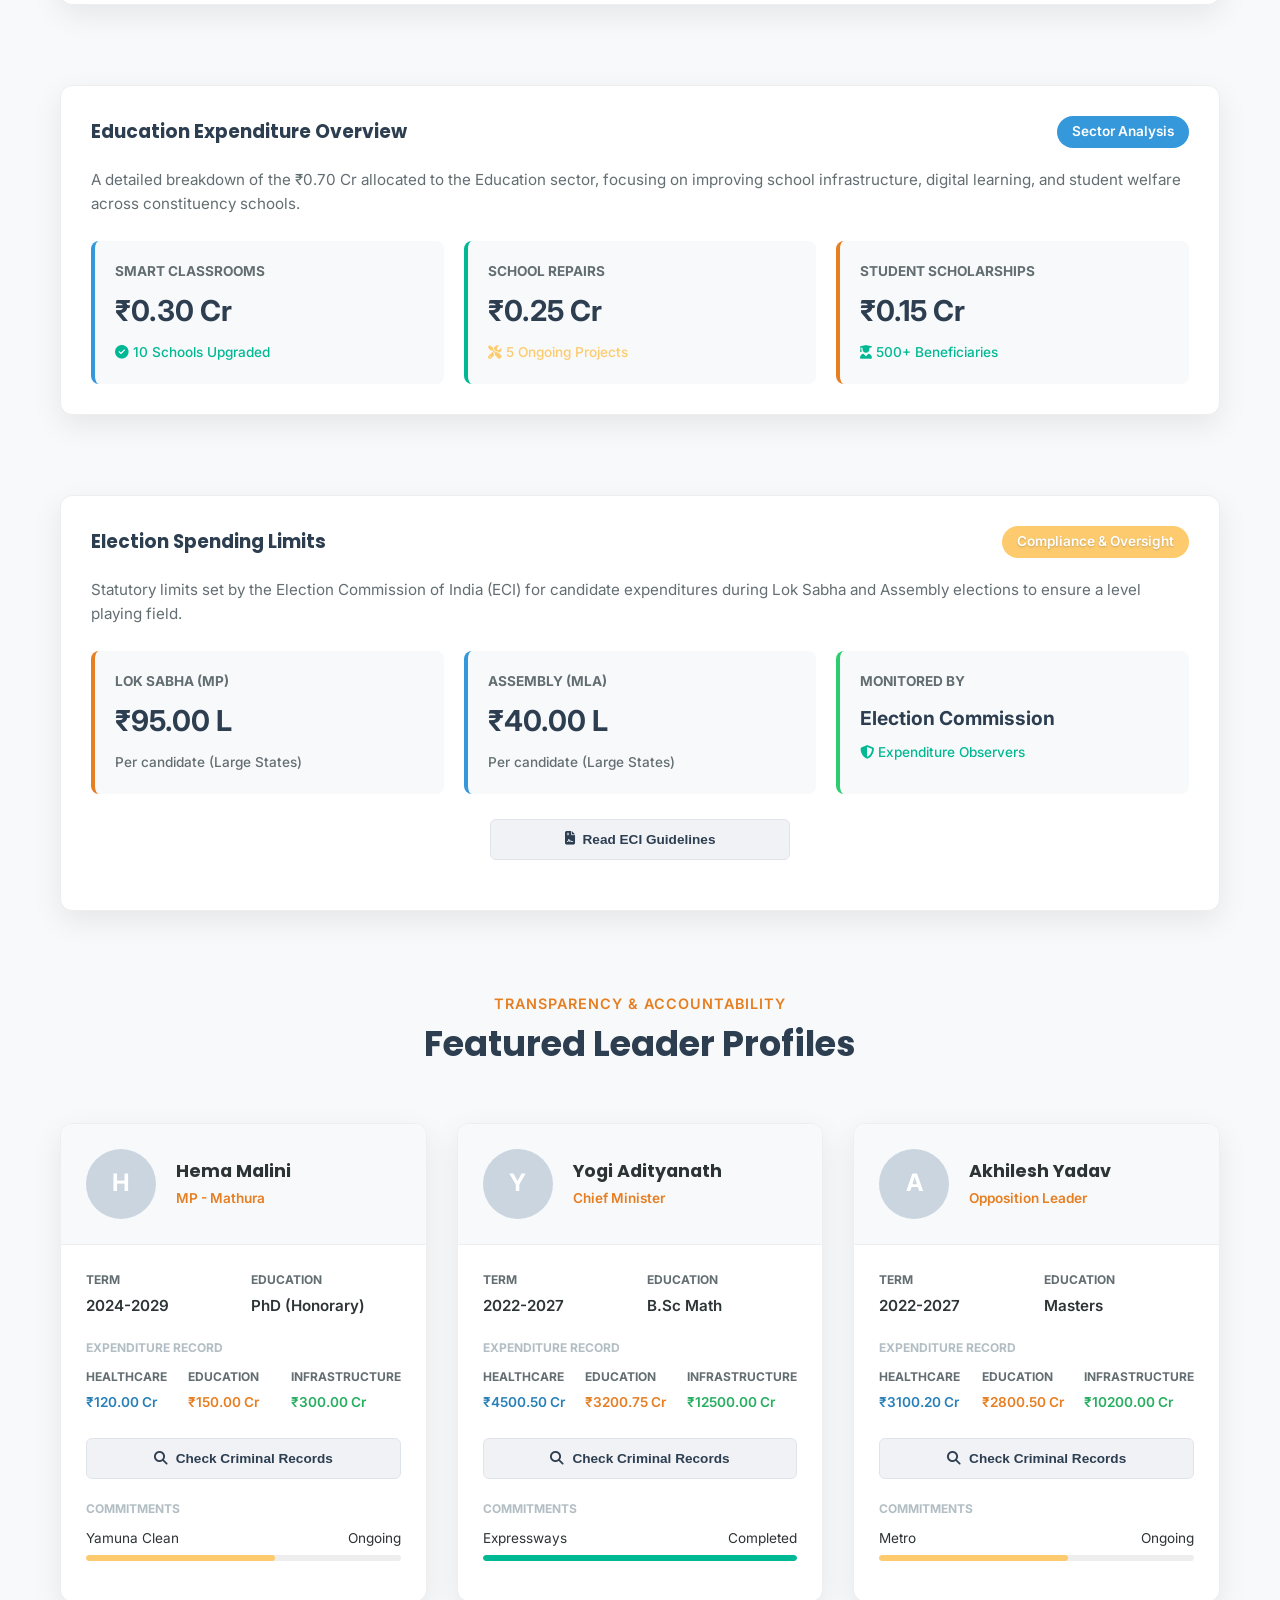
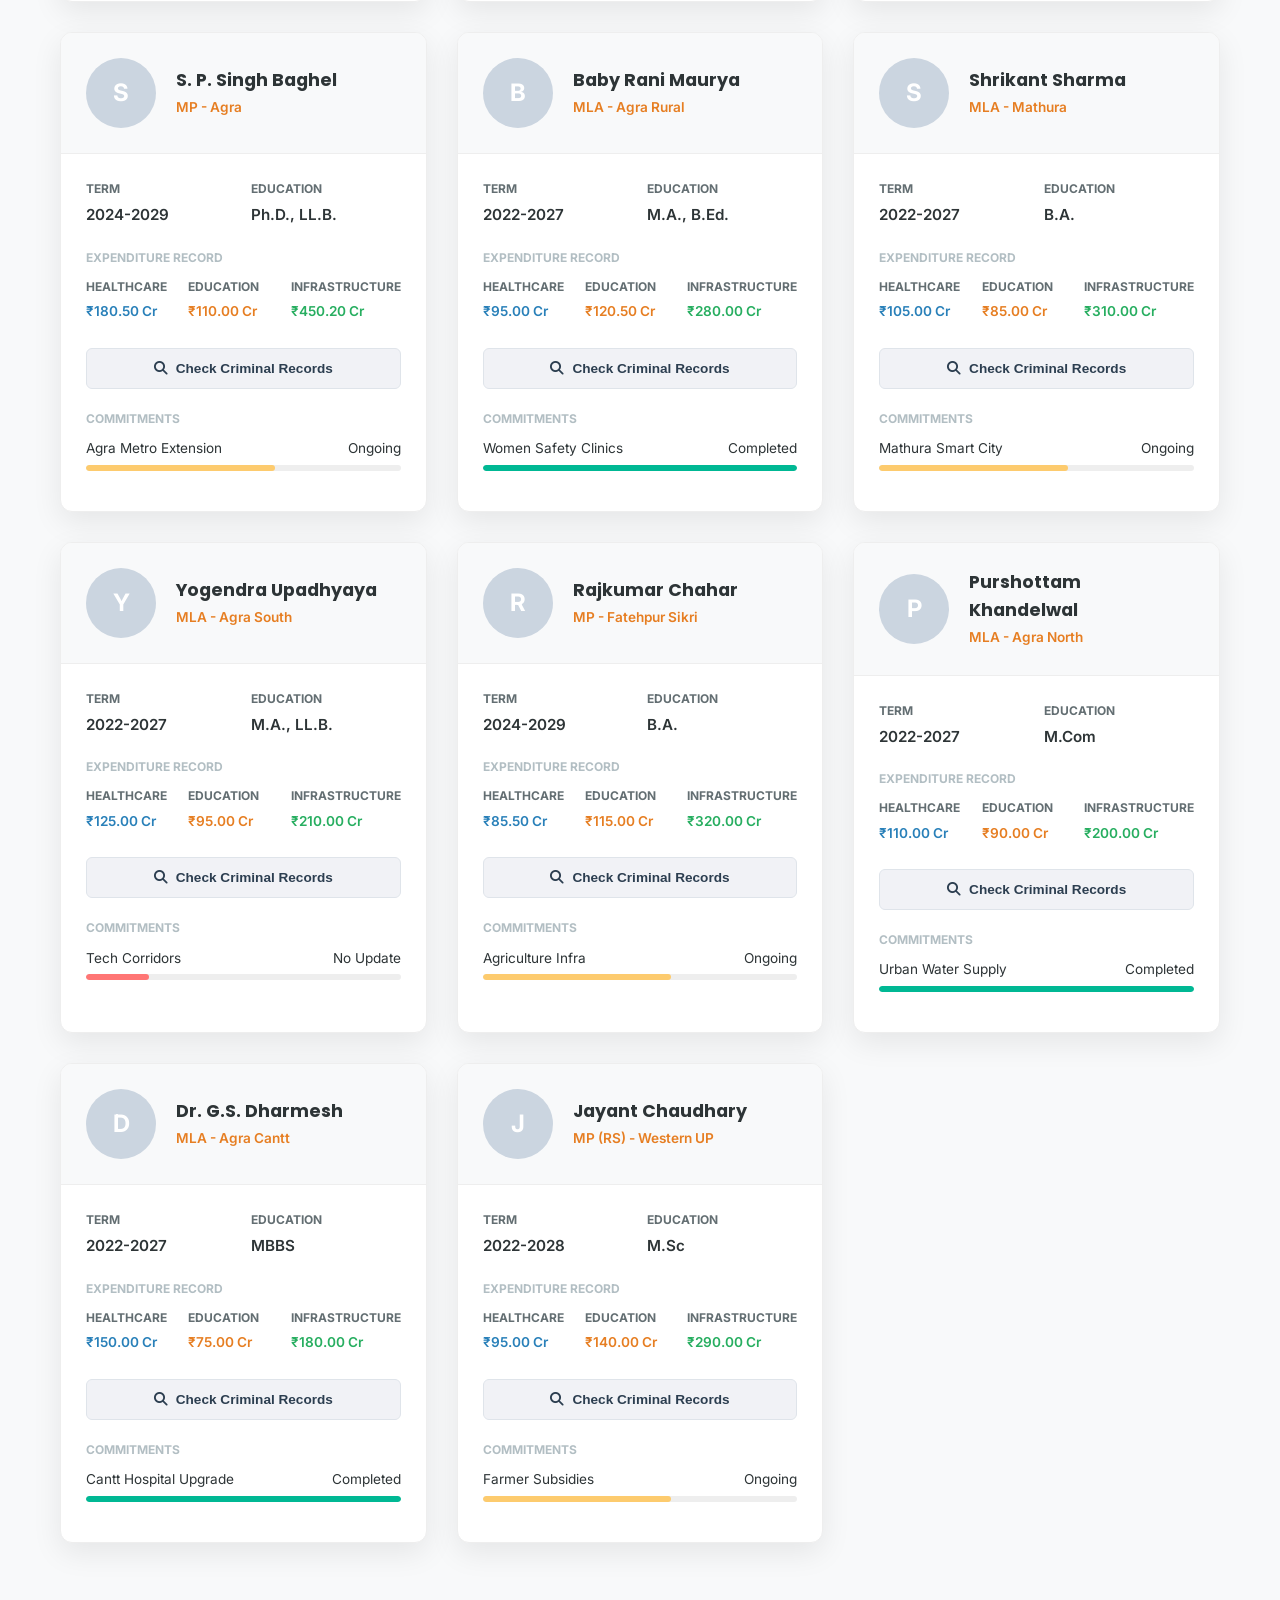
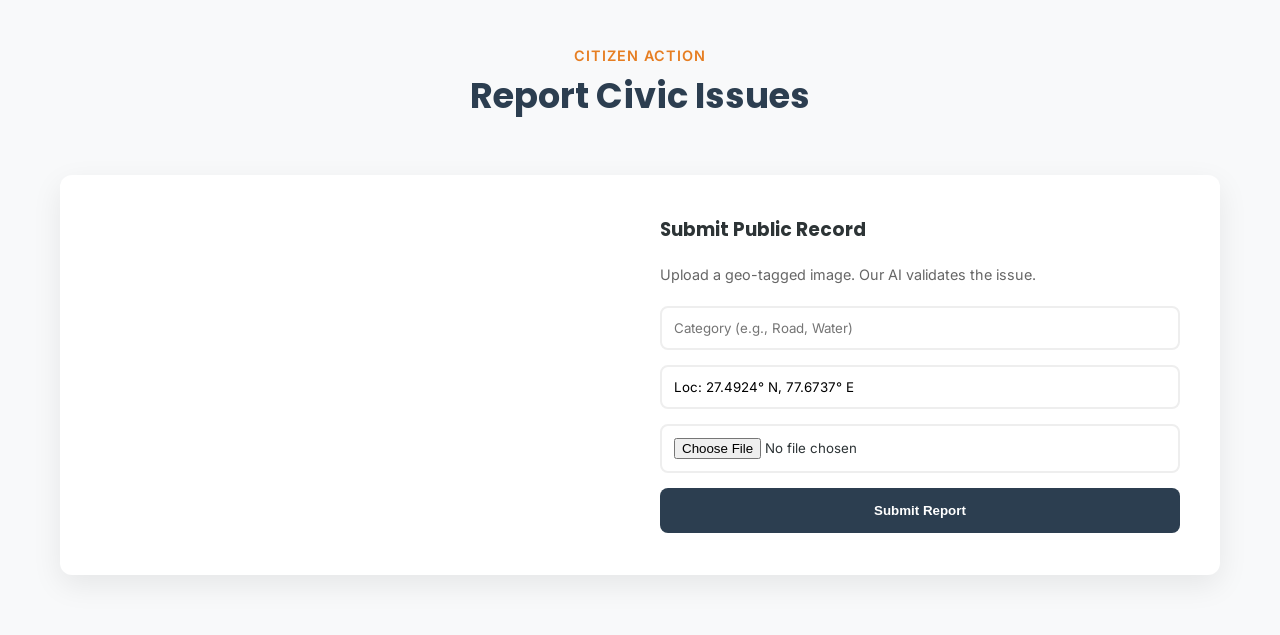
==== commit 47efa1ce: "Update print statement from 'Hello' to 'Goodbye'" ====
--- a/site.html
+++ b/site.html
@@ -288,6 +288,7 @@
         </div>
         <ul>
             <li><a href="#governance">Governance</a></li>
+            <li><a href="#budget">Budgets</a></li>
             <li><a href="#leaders">Leaders</a></li>
             <li><a href="#report" class="nav-btn">Report Issue</a></li>
         </ul>
@@ -326,6 +327,133 @@
                     <div id="ai-output" style="display:none; margin-top:15px; padding:15px; background:white; border-left:4px solid var(--success);"></div>
                 </div>
             </div>
+        </div>
+
+        <div class="section-header" id="budget">
+            <span class="subtitle">Public Funds</span>
+            <h2>Budget Expenditure Tracker</h2>
+        </div>
+        
+        <div class="budget-card" style="background: white; padding: 30px; border-radius: var(--radius); box-shadow: var(--shadow); margin-bottom: 80px; border: 1px solid #eee;">
+            <div style="display: flex; justify-content: space-between; align-items: center; margin-bottom: 20px; flex-wrap: wrap; gap: 10px;">
+                <h3 style="margin: 0; color: var(--secondary);">MLA Local Area Development Scheme (MLA-LADS)</h3>
+                <span style="background: var(--success); color: white; padding: 5px 15px; border-radius: 20px; font-size: 0.85rem; font-weight: 600;">Financial Year 2023-24</span>
+            </div>
+            
+            <div style="display: grid; grid-template-columns: repeat(auto-fit, minmax(200px, 1fr)); gap: 20px; margin-bottom: 30px;">
+                <div style="background: #f8f9fa; padding: 20px; border-radius: 8px; border-left: 4px solid var(--accent);">
+                    <div style="font-size: 0.85rem; color: var(--text-muted); text-transform: uppercase; font-weight: 700; margin-bottom: 5px;">Total Allocated</div>
+                    <div style="font-size: 1.8rem; font-weight: 700; color: var(--secondary);">₹5.00 Cr</div>
+                </div>
+                <div style="background: #f8f9fa; padding: 20px; border-radius: 8px; border-left: 4px solid var(--success);">
+                    <div style="font-size: 0.85rem; color: var(--text-muted); text-transform: uppercase; font-weight: 700; margin-bottom: 5px;">Amount Spent</div>
+                    <div style="font-size: 1.8rem; font-weight: 700; color: var(--secondary);">₹3.20 Cr</div>
+                </div>
+                <div style="background: #f8f9fa; padding: 20px; border-radius: 8px; border-left: 4px solid var(--warning);">
+                    <div style="font-size: 0.85rem; color: var(--text-muted); text-transform: uppercase; font-weight: 700; margin-bottom: 5px;">Amount Unspent</div>
+                    <div style="font-size: 1.8rem; font-weight: 700; color: var(--secondary);">₹1.80 Cr</div>
+                </div>
+            </div>
+
+            <div>
+                <h4 style="margin: 0 0 15px 0; color: var(--text-main);">Top Expenditures</h4>
+                
+                <div style="margin-bottom: 15px;">
+                    <div style="display: flex; justify-content: space-between; font-size: 0.9rem; margin-bottom: 5px; font-weight: 500;">
+                        <span>Road Construction</span>
+                        <span>₹1.50 Cr (46%)</span>
+                    </div>
+                    <div style="height: 8px; background: #eee; border-radius: 4px; overflow: hidden;">
+                        <div style="width: 46%; height: 100%; background: #3498db; border-radius: 4px;"></div>
+                    </div>
+                </div>
+
+                <div style="margin-bottom: 15px;">
+                    <div style="display: flex; justify-content: space-between; font-size: 0.9rem; margin-bottom: 5px; font-weight: 500;">
+                        <span>Drinking Water Facilities</span>
+                        <span>₹1.00 Cr (31%)</span>
+                    </div>
+                    <div style="height: 8px; background: #eee; border-radius: 4px; overflow: hidden;">
+                        <div style="width: 31%; height: 100%; background: #9b59b6; border-radius: 4px;"></div>
+                    </div>
+                </div>
+
+                <div style="margin-bottom: 15px;">
+                    <div style="display: flex; justify-content: space-between; font-size: 0.9rem; margin-bottom: 5px; font-weight: 500;">
+                        <span>Education & Schools</span>
+                        <span>₹0.70 Cr (21%)</span>
+                    </div>
+                    <div style="height: 8px; background: #eee; border-radius: 4px; overflow: hidden;">
+                        <div style="width: 21%; height: 100%; background: #f1c40f; border-radius: 4px;"></div>
+                    </div>
+                </div>
+            </div>
+            
+            <button class="btn-verify" style="margin-top: 25px; max-width: 300px; margin-left: auto; margin-right: auto;" onclick="alert('Downloading detailed PDF report...')">
+                <i class="fas fa-download"></i> Download Full Expenditure Report
+            </button>
+        </div>
+
+        <div class="budget-card" style="background: white; padding: 30px; border-radius: var(--radius); box-shadow: var(--shadow); margin-bottom: 80px; border: 1px solid #eee;">
+            <div style="display: flex; justify-content: space-between; align-items: center; margin-bottom: 20px; flex-wrap: wrap; gap: 10px;">
+                <h3 style="margin: 0; color: var(--secondary);">Education Expenditure Overview</h3>
+                <span style="background: var(--accent); color: white; padding: 5px 15px; border-radius: 20px; font-size: 0.85rem; font-weight: 600;">Sector Analysis</span>
+            </div>
+            
+            <p style="color: var(--text-muted); margin-bottom: 25px; font-size: 0.95rem;">
+                A detailed breakdown of the ₹0.70 Cr allocated to the Education sector, focusing on improving school infrastructure, digital learning, and student welfare across constituency schools.
+            </p>
+
+            <div style="display: grid; grid-template-columns: repeat(auto-fit, minmax(200px, 1fr)); gap: 20px;">
+                <div style="background: #f8f9fa; padding: 20px; border-radius: 8px; border-left: 4px solid var(--accent);">
+                    <div style="font-size: 0.85rem; color: var(--text-muted); text-transform: uppercase; font-weight: 700; margin-bottom: 5px;">Smart Classrooms</div>
+                    <div style="font-size: 1.8rem; font-weight: 700; color: var(--secondary);">₹0.30 Cr</div>
+                    <div style="font-size: 0.85rem; color: var(--success); margin-top: 8px; font-weight: 500;"><i class="fas fa-check-circle"></i> 10 Schools Upgraded</div>
+                </div>
+                <div style="background: #f8f9fa; padding: 20px; border-radius: 8px; border-left: 4px solid var(--success);">
+                    <div style="font-size: 0.85rem; color: var(--text-muted); text-transform: uppercase; font-weight: 700; margin-bottom: 5px;">School Repairs</div>
+                    <div style="font-size: 1.8rem; font-weight: 700; color: var(--secondary);">₹0.25 Cr</div>
+                    <div style="font-size: 0.85rem; color: var(--warning); margin-top: 8px; font-weight: 500;"><i class="fas fa-tools"></i> 5 Ongoing Projects</div>
+                </div>
+                <div style="background: #f8f9fa; padding: 20px; border-radius: 8px; border-left: 4px solid var(--primary);">
+                    <div style="font-size: 0.85rem; color: var(--text-muted); text-transform: uppercase; font-weight: 700; margin-bottom: 5px;">Student Scholarships</div>
+                    <div style="font-size: 1.8rem; font-weight: 700; color: var(--secondary);">₹0.15 Cr</div>
+                    <div style="font-size: 0.85rem; color: var(--success); margin-top: 8px; font-weight: 500;"><i class="fas fa-user-graduate"></i> 500+ Beneficiaries</div>
+                </div>
+            </div>
+        </div>
+
+        <div class="budget-card" style="background: white; padding: 30px; border-radius: var(--radius); box-shadow: var(--shadow); margin-bottom: 80px; border: 1px solid #eee;">
+            <div style="display: flex; justify-content: space-between; align-items: center; margin-bottom: 20px; flex-wrap: wrap; gap: 10px;">
+                <h3 style="margin: 0; color: var(--secondary);">Election Spending Limits</h3>
+                <span style="background: var(--warning); color: #fff; padding: 5px 15px; border-radius: 20px; font-size: 0.85rem; font-weight: 600; text-shadow: 0 1px 2px rgba(0,0,0,0.2);">Compliance & Oversight</span>
+            </div>
+            
+            <p style="color: var(--text-muted); margin-bottom: 25px; font-size: 0.95rem;">
+                Statutory limits set by the Election Commission of India (ECI) for candidate expenditures during Lok Sabha and Assembly elections to ensure a level playing field.
+            </p>
+
+            <div style="display: grid; grid-template-columns: repeat(auto-fit, minmax(200px, 1fr)); gap: 20px;">
+                <div style="background: #f8f9fa; padding: 20px; border-radius: 8px; border-left: 4px solid #e67e22;">
+                    <div style="font-size: 0.85rem; color: var(--text-muted); text-transform: uppercase; font-weight: 700; margin-bottom: 5px;">Lok Sabha (MP)</div>
+                    <div style="font-size: 1.8rem; font-weight: 700; color: var(--secondary);">₹95.00 L</div>
+                    <div style="font-size: 0.85rem; color: var(--text-muted); margin-top: 8px; font-weight: 500;">Per candidate (Large States)</div>
+                </div>
+                <div style="background: #f8f9fa; padding: 20px; border-radius: 8px; border-left: 4px solid #3498db;">
+                    <div style="font-size: 0.85rem; color: var(--text-muted); text-transform: uppercase; font-weight: 700; margin-bottom: 5px;">Assembly (MLA)</div>
+                    <div style="font-size: 1.8rem; font-weight: 700; color: var(--secondary);">₹40.00 L</div>
+                    <div style="font-size: 0.85rem; color: var(--text-muted); margin-top: 8px; font-weight: 500;">Per candidate (Large States)</div>
+                </div>
+                <div style="background: #f8f9fa; padding: 20px; border-radius: 8px; border-left: 4px solid #2ecc71;">
+                    <div style="font-size: 0.85rem; color: var(--text-muted); text-transform: uppercase; font-weight: 700; margin-bottom: 5px;">Monitored By</div>
+                    <div style="font-size: 1.2rem; font-weight: 700; color: var(--secondary); margin-top: 10px;">Election Commission</div>
+                    <div style="font-size: 0.85rem; color: var(--success); margin-top: 8px; font-weight: 500;"><i class="fas fa-shield-alt"></i> Expenditure Observers</div>
+                </div>
+            </div>
+            
+            <button class="btn-verify" style="margin-top: 25px; max-width: 300px; margin-left: auto; margin-right: auto;" onclick="alert('Viewing detailed ECI guidelines...')">
+                <i class="fas fa-file-contract"></i> Read ECI Guidelines
+            </button>
         </div>
 
         <div class="section-header" id="leaders">
@@ -391,7 +519,7 @@
                                 
                                 <p class="profile-bio">${data.bio}</p>
                                 
-                                <div class="data-badges">
+                                <div class="data-badges" style="margin-bottom: 15px;">
                                     <div class="d-badge badge-danger">
                                         <span>Criminal Cases</span>
                                         <strong>${data.criminal_cases}</strong>
@@ -399,6 +527,22 @@
                                     <div class="d-badge">
                                         <span>Total Assets</span>
                                         <strong>${data.assets}</strong>
+                                    </div>
+                                </div>
+                                
+                                <div style="font-size:0.8rem; font-weight:700; color:#b2bec3; margin:20px 0 10px;">EXPENDITURE SPENDING</div>
+                                <div class="data-badges">
+                                    <div class="d-badge" style="background: #e8f4f8; border-color: #bce0fd; padding: 10px;">
+                                        <span>Healthcare</span>
+                                        <strong style="color: #2980b9; font-size: 1.1rem;">${data.healthcare_spend}</strong>
+                                    </div>
+                                    <div class="d-badge" style="background: #fdf5e6; border-color: #fde0ba; padding: 10px;">
+                                        <span>Education</span>
+                                        <strong style="color: #e67e22; font-size: 1.1rem;">${data.education_spend}</strong>
+                                    </div>
+                                    <div class="d-badge" style="background: #eafaf1; border-color: #a8e6cf; padding: 10px;">
+                                        <span>Infrastructure</span>
+                                        <strong style="color: #27ae60; font-size: 1.1rem;">${data.infrastructure_spend}</strong>
                                     </div>
                                 </div>
                                 
@@ -443,11 +587,18 @@
             }
         }
 
-        // --- 3. RENDER FEATURED LEADERS ---
         const leaders = [
-            { name: "Hema Malini", role: "MP - Mathura", term: "2024-2029", edu: "PhD (Honorary)", commitments: [{t:"Yamuna Clean", s:"Ongoing", c:"fill-ongoing"}] },
-            { name: "Yogi Adityanath", role: "Chief Minister", term: "2022-2027", edu: "B.Sc Math", commitments: [{t:"Expressways", s:"Completed", c:"fill-completed"}] },
-            { name: "Akhilesh Yadav", role: "Opposition Leader", term: "2022-2027", edu: "Masters", commitments: [{t:"Metro", s:"Ongoing", c:"fill-ongoing"}] }
+            { name: "Hema Malini", role: "MP - Mathura", term: "2024-2029", edu: "PhD (Honorary)", healthcare: "₹120.00 Cr", education: "₹150.00 Cr", infrastructure: "₹300.00 Cr", commitments: [{t:"Yamuna Clean", s:"Ongoing", c:"fill-ongoing"}] },
+            { name: "Yogi Adityanath", role: "Chief Minister", term: "2022-2027", edu: "B.Sc Math", healthcare: "₹4500.50 Cr", education: "₹3200.75 Cr", infrastructure: "₹12500.00 Cr", commitments: [{t:"Expressways", s:"Completed", c:"fill-completed"}] },
+            { name: "Akhilesh Yadav", role: "Opposition Leader", term: "2022-2027", edu: "Masters", healthcare: "₹3100.20 Cr", education: "₹2800.50 Cr", infrastructure: "₹10200.00 Cr", commitments: [{t:"Metro", s:"Ongoing", c:"fill-ongoing"}] },
+            { name: "S. P. Singh Baghel", role: "MP - Agra", term: "2024-2029", edu: "Ph.D., LL.B.", healthcare: "₹180.50 Cr", education: "₹110.00 Cr", infrastructure: "₹450.20 Cr", commitments: [{t:"Agra Metro Extension", s:"Ongoing", c:"fill-ongoing"}] },
+            { name: "Baby Rani Maurya", role: "MLA - Agra Rural", term: "2022-2027", edu: "M.A., B.Ed.", healthcare: "₹95.00 Cr", education: "₹120.50 Cr", infrastructure: "₹280.00 Cr", commitments: [{t:"Women Safety Clinics", s:"Completed", c:"fill-completed"}] },
+            { name: "Shrikant Sharma", role: "MLA - Mathura", term: "2022-2027", edu: "B.A.", healthcare: "₹105.00 Cr", education: "₹85.00 Cr", infrastructure: "₹310.00 Cr", commitments: [{t:"Mathura Smart City", s:"Ongoing", c:"fill-ongoing"}] },
+            { name: "Yogendra Upadhyaya", role: "MLA - Agra South", term: "2022-2027", edu: "M.A., LL.B.", healthcare: "₹125.00 Cr", education: "₹95.00 Cr", infrastructure: "₹210.00 Cr", commitments: [{t:"Tech Corridors", s:"No Update", c:"fill-noupdate"}] },
+            { name: "Rajkumar Chahar", role: "MP - Fatehpur Sikri", term: "2024-2029", edu: "B.A.", healthcare: "₹85.50 Cr", education: "₹115.00 Cr", infrastructure: "₹320.00 Cr", commitments: [{t:"Agriculture Infra", s:"Ongoing", c:"fill-ongoing"}] },
+            { name: "Purshottam Khandelwal", role: "MLA - Agra North", term: "2022-2027", edu: "M.Com", healthcare: "₹110.00 Cr", education: "₹90.00 Cr", infrastructure: "₹200.00 Cr", commitments: [{t:"Urban Water Supply", s:"Completed", c:"fill-completed"}] },
+            { name: "Dr. G.S. Dharmesh", role: "MLA - Agra Cantt", term: "2022-2027", edu: "MBBS", healthcare: "₹150.00 Cr", education: "₹75.00 Cr", infrastructure: "₹180.00 Cr", commitments: [{t:"Cantt Hospital Upgrade", s:"Completed", c:"fill-completed"}] },
+            { name: "Jayant Chaudhary", role: "MP (RS) - Western UP", term: "2022-2028", edu: "M.Sc", healthcare: "₹95.00 Cr", education: "₹140.00 Cr", infrastructure: "₹290.00 Cr", commitments: [{t:"Farmer Subsidies", s:"Ongoing", c:"fill-ongoing"}] }
         ];
 
         function renderGrid() {
@@ -476,6 +627,13 @@
                                 <div class="stat-item"><h4>Term</h4><p>${l.term}</p></div>
                                 <div class="stat-item"><h4>Education</h4><p>${l.edu}</p></div>
                             </div>
+
+                            <div style="font-size:0.75rem; font-weight:700; color:#b2bec3; margin:15px 0 10px;">EXPENDITURE RECORD</div>
+                            <div class="stat-grid" style="grid-template-columns: 1fr 1fr 1fr; gap: 10px; margin-bottom: 25px;">
+                                <div class="stat-item"><h4>Healthcare</h4><p style="font-size: 0.85rem; color: #2980b9;">${l.healthcare}</p></div>
+                                <div class="stat-item"><h4>Education</h4><p style="font-size: 0.85rem; color: #e67e22;">${l.education}</p></div>
+                                <div class="stat-item"><h4>Infrastructure</h4><p style="font-size: 0.85rem; color: #27ae60;">${l.infrastructure}</p></div>
+                            </div>
                             
                             <button class="btn-verify" onclick="verifyGrid('${l.name}', '${uniqueId}')">
                                 <i class="fas fa-search"></i> Check Criminal Records
@@ -497,6 +655,7 @@
             out.innerHTML = '<strong>Simplified:</strong> An MLA represents the people of a specific area. Their job is to make laws and approve budgets for development.';
         }
 
+        // Init
         window.onload = renderGrid;
     </script>
 </body>
